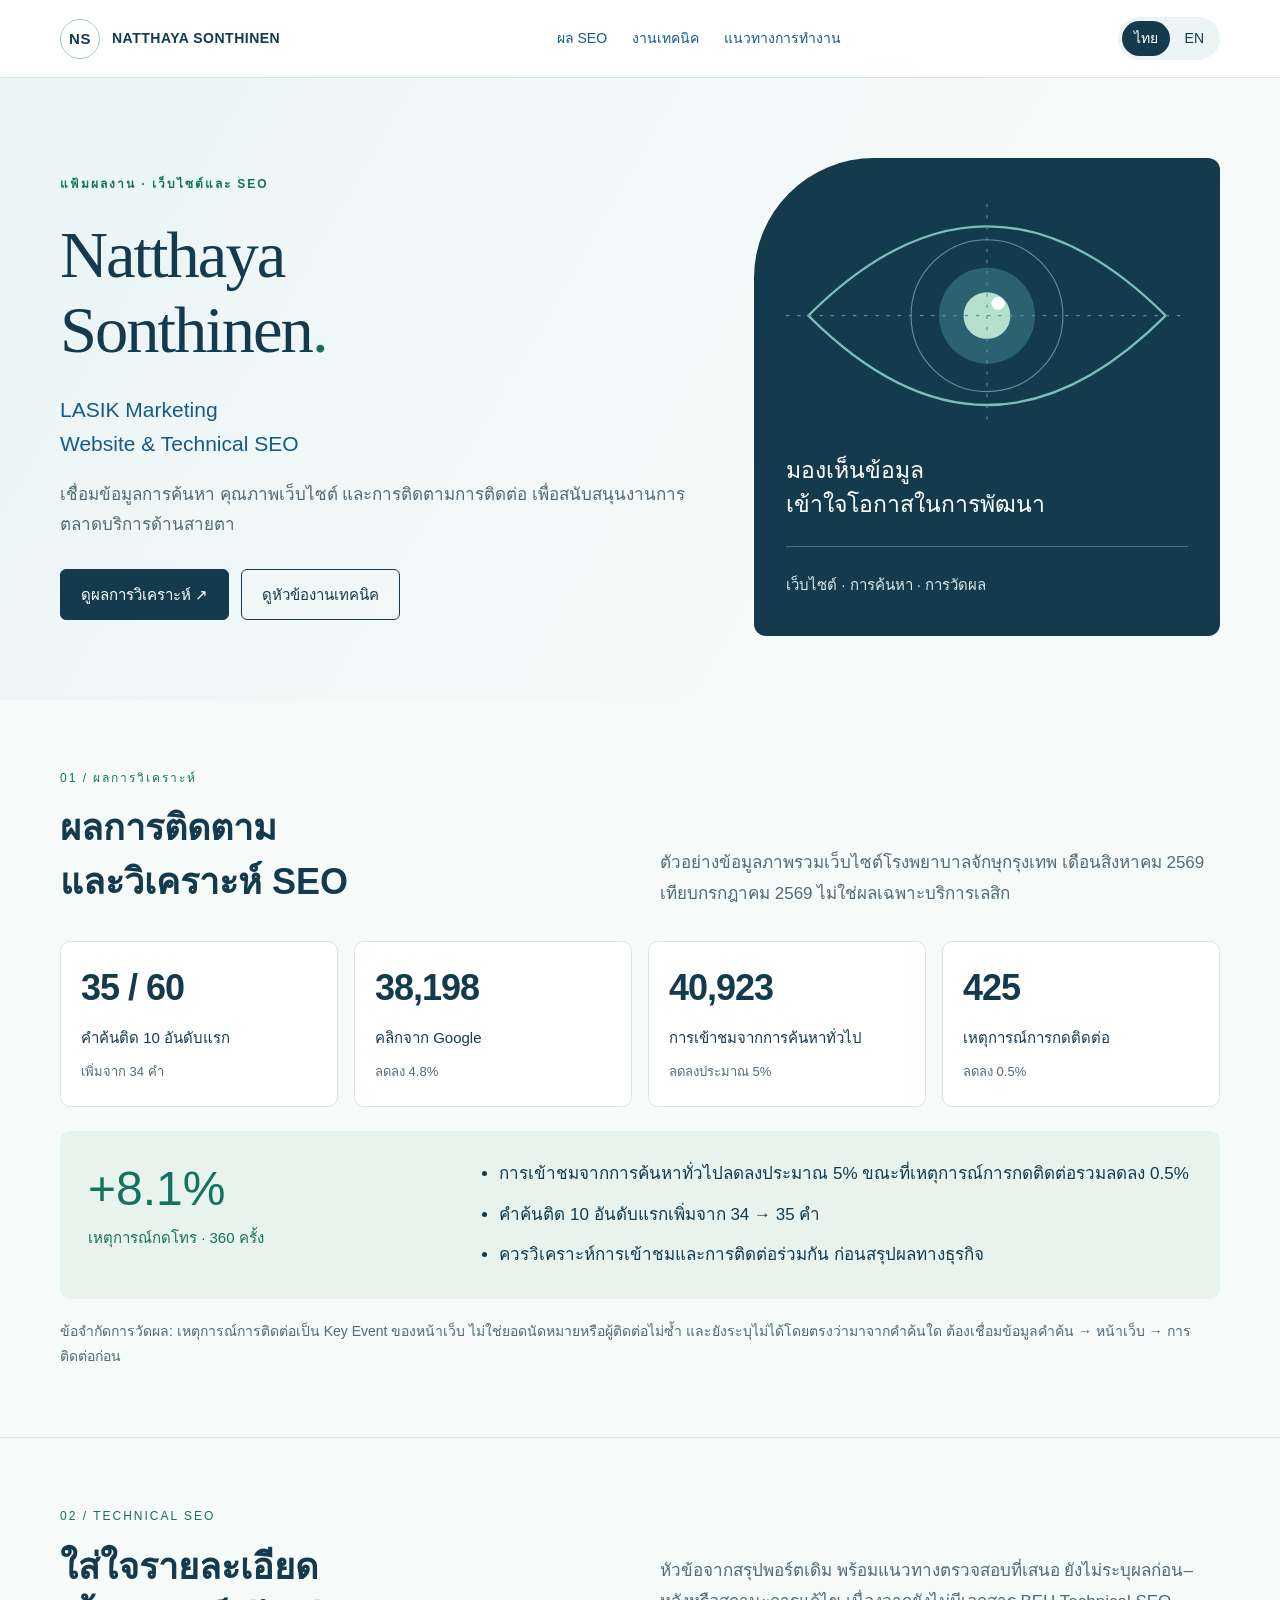
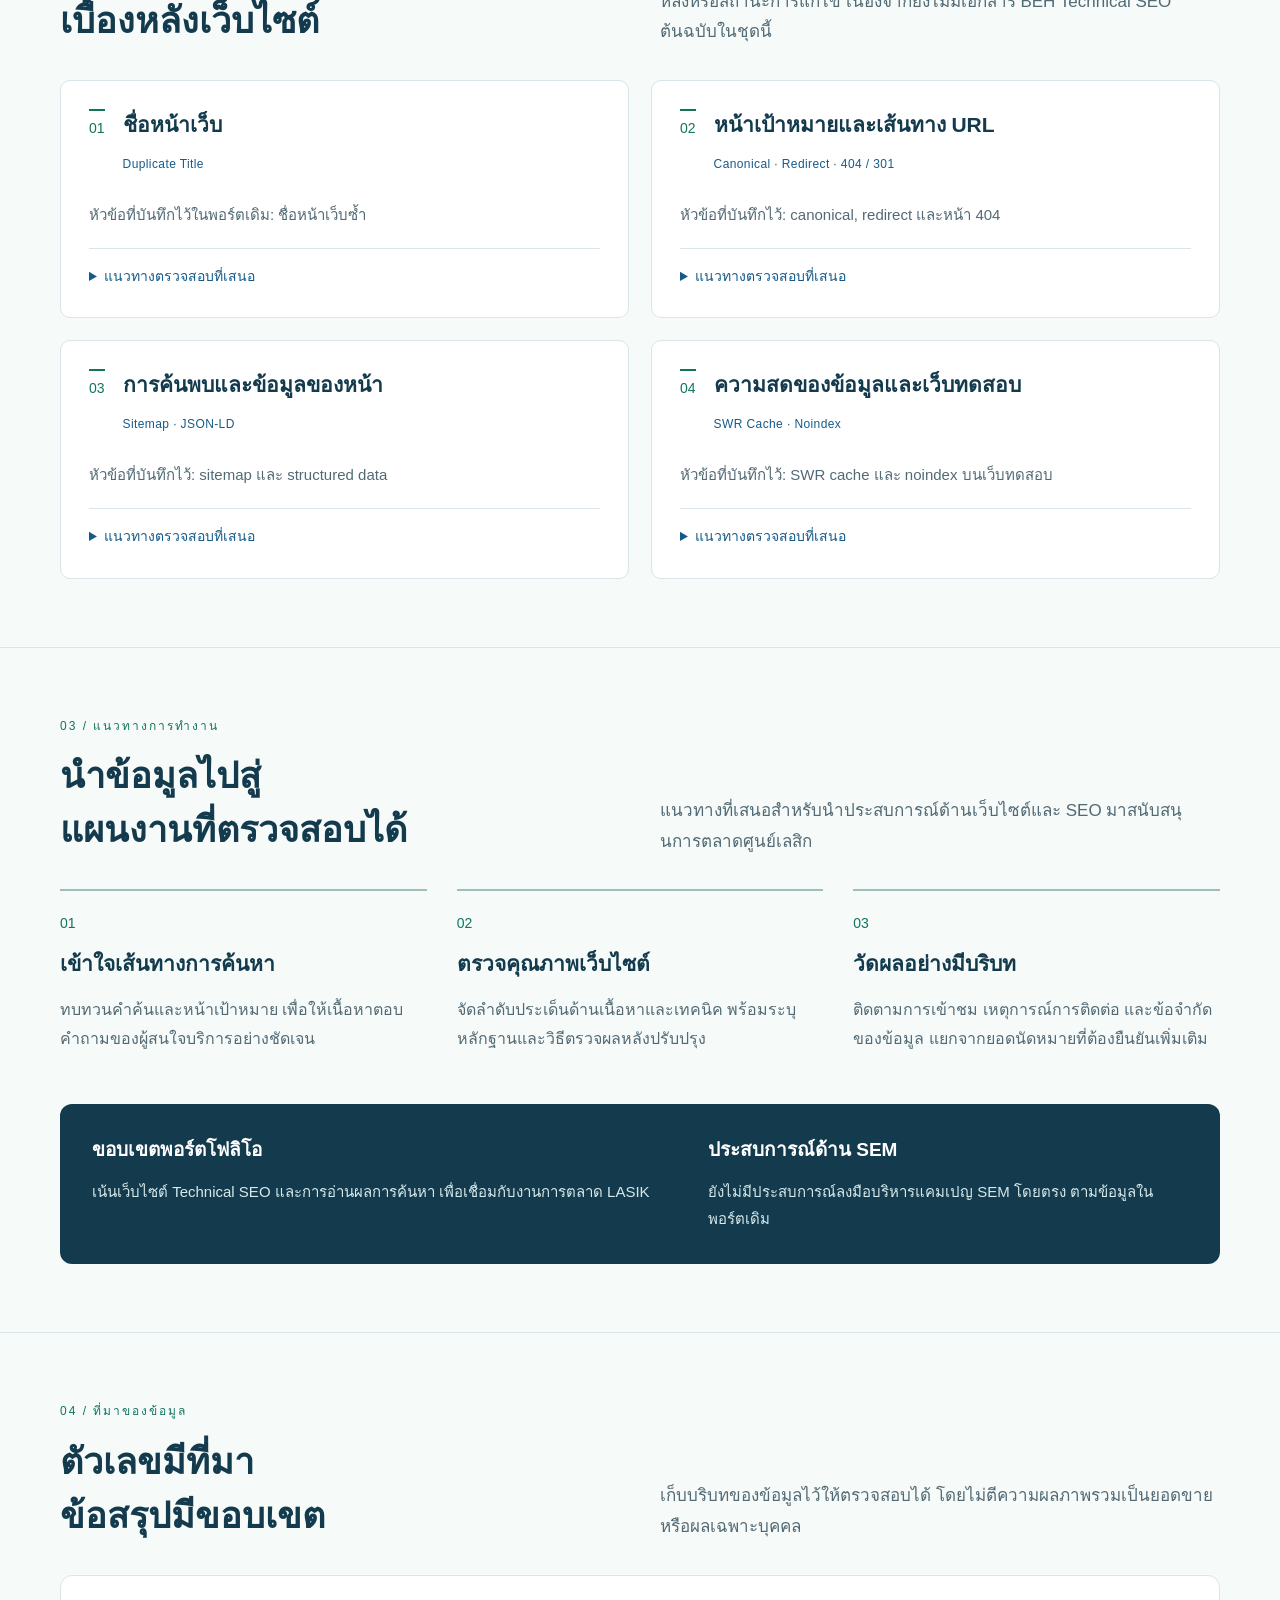
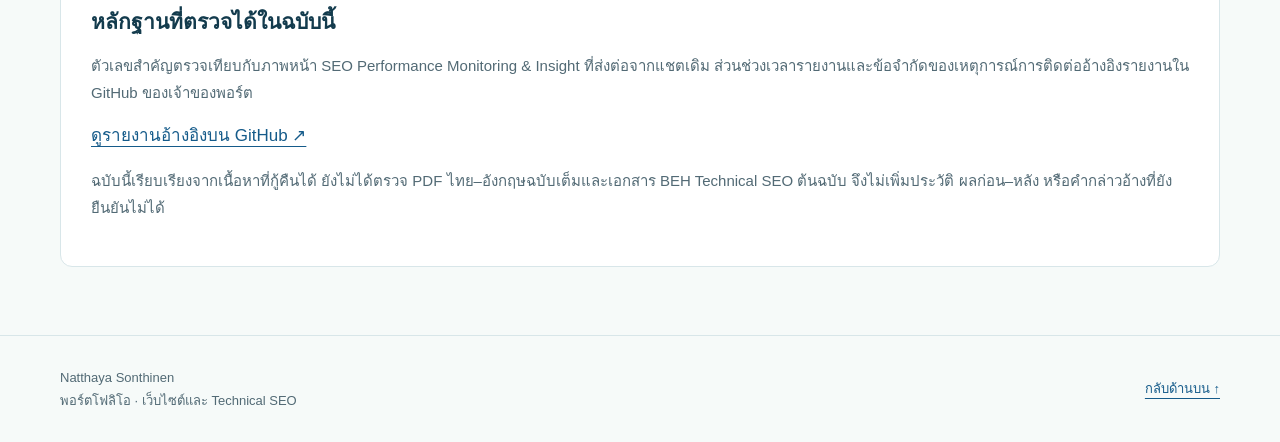
==== natthaya-portfolio/index.html @ d1bdd81b "Add bilingual Natthaya portfolio in isolated directory" ====
<!doctype html>
<html lang="th" data-language="th">
<head>
<meta charset="utf-8"><meta name="viewport" content="width=device-width, initial-scale=1">
<meta name="description" content="Natthaya Sonthinen — LASIK Marketing / Website & Technical SEO portfolio. Thai and English.">
<meta name="theme-color" content="#103f52">
<title>Natthaya Sonthinen | Website & Technical SEO Portfolio</title>
<style>
:root{--ink:#133b4d;--muted:#526a75;--blue:#155b8a;--green:#12735f;--line:#d8e6e9;--paper:#f6faf9}
*{box-sizing:border-box}html{scroll-behavior:smooth;scroll-padding-top:100px}body{margin:0;background:var(--paper);color:var(--ink);font:17px/1.8 "Leelawadee UI",Tahoma,Arial,sans-serif}
html[data-language="th"] [lang="en"],html[data-language="en"] [lang="th"]{display:none}
a{color:var(--blue);text-underline-offset:5px}button{font:inherit;cursor:pointer}a,button,summary{-webkit-tap-highlight-color:transparent}a:focus-visible,button:focus-visible,summary:focus-visible{outline:3px solid #bf731b;outline-offset:5px}
.skip{position:absolute;left:16px;top:-100px;background:white;padding:12px;z-index:10}.skip:focus{top:12px}
.wrap{width:min(1160px,calc(100% - 64px));margin:auto}.topbar{background:#fff;border-bottom:1px solid var(--line);position:sticky;top:0;z-index:5}
.topbar .wrap{display:flex;align-items:center;justify-content:space-between;gap:24px;padding-block:17px}.brand{display:flex;align-items:center;gap:12px;text-decoration:none;color:var(--ink);font-size:14px;font-weight:bold;letter-spacing:.5px}
.monogram{display:grid;place-items:center;width:40px;height:40px;border:1px solid #abc6cc;border-radius:50%;font-size:15px}
nav{display:flex;gap:25px;align-items:center}nav a{text-decoration:none;font-size:14px}.language{display:flex;gap:3px;padding:4px;background:#edf4f5;border-radius:30px}.language button{border:0;background:transparent;color:var(--ink);padding:5px 12px;border-radius:25px;font-size:14px}.language button[aria-pressed="true"]{background:var(--ink);color:white}
.hero{padding:80px 0 64px;background:linear-gradient(120deg,#eaf4f6 0%,#f6faf9 65%)}.hero-grid{display:grid;grid-template-columns:1.35fr 1fr;align-items:center;gap:65px}
.eyebrow{color:var(--green);text-transform:uppercase;letter-spacing:2px;font-size:12px;font-weight:bold;margin:0 0 22px}.hero h1{font-family:Georgia,"Leelawadee UI",serif;font-weight:normal;font-size:clamp(44px,5.2vw,72px);line-height:1.13;letter-spacing:-2px;margin:0 0 25px}
.role{font-size:21px;line-height:1.65;color:var(--blue);margin:0 0 18px}.intro{max-width:650px;color:var(--muted)}.buttons{display:flex;flex-wrap:wrap;gap:12px;margin-top:28px}.button{display:inline-flex;align-items:center;justify-content:center;border:1px solid var(--ink);padding:11px 20px;border-radius:6px;text-decoration:none;background:var(--ink);color:white;font-size:15px}.button.secondary{background:transparent;color:var(--ink)}
.visual{position:relative;background:var(--ink);color:#fff;border-radius:120px 12px 12px 12px;padding:46px 32px 30px;overflow:hidden}.visual svg{width:100%;height:auto;display:block;margin:0 auto 25px}.visual p{margin:8px 0;color:#d6e9eb;font-size:15px}.visual strong{font-size:23px;font-weight:normal;line-height:1.5;display:block}.visual .rule{height:1px;background:#487080;margin:24px 0}
section{padding:68px 0;border-bottom:1px solid var(--line)}.section-head{display:grid;grid-template-columns:1fr 1fr;gap:40px;align-items:end;margin-bottom:32px}.section-head p{color:var(--muted);margin:0}h2{font-size:clamp(26px,3vw,36px);line-height:1.5;font-weight:600;margin:0}h3{font-size:21px;line-height:1.5;margin:0 0 13px}.label{font-size:12px;letter-spacing:2px;color:var(--green);margin-bottom:12px}
.stats{display:grid;grid-template-columns:repeat(4,minmax(0,1fr));gap:16px}.stat{background:white;border:1px solid var(--line);border-radius:10px;padding:23px 20px}.stat strong{display:block;font-size:36px;line-height:1.3;letter-spacing:-1px;margin-bottom:14px}.stat p{font-size:15px;line-height:1.6;margin:0}.stat small{display:block;color:var(--muted);margin-top:10px;font-size:13px}
.insight{margin-top:24px;background:#e7f3ec;display:grid;grid-template-columns:1fr 2fr;gap:35px;padding:28px;border-radius:10px}.call{font-size:48px;line-height:1.25;color:var(--green)}.call small{font-size:15px;display:block;margin-top:10px}.insight ul{margin:0;padding-left:20px}.insight li+li{margin-top:10px}.note{font-size:14px;color:var(--muted);margin:20px 0 0;line-height:1.8}
.cases{display:grid;grid-template-columns:repeat(2,minmax(0,1fr));gap:22px}.case{background:white;border:1px solid var(--line);padding:28px;border-radius:10px}.case-head{display:flex;align-items:start;gap:18px}.number{color:var(--green);font-size:14px;border-top:2px solid var(--green);padding-top:5px}.tag{font-size:12px;letter-spacing:.4px;color:var(--blue);margin-bottom:16px}.case p{font-size:15px;color:var(--muted);margin:10px 0}.case details{margin-top:20px;border-top:1px solid var(--line);padding-top:15px}.case summary{font-size:14px;color:var(--blue);cursor:pointer}
.approach{display:grid;grid-template-columns:repeat(3,minmax(0,1fr));gap:30px}.step{border-top:2px solid #9fbdbd;padding-top:20px}.step p{color:var(--muted);font-size:16px}.step .number{border:0;padding:0;margin-bottom:12px}
.scope{background:var(--ink);color:white;border-radius:12px;padding:32px;display:grid;grid-template-columns:1.2fr 1fr;gap:40px;margin-top:35px}.scope p{color:#d6e9eb;font-size:15px;margin:0}.scope h3{font-size:19px}
.evidence{background:white;border-radius:12px;padding:30px;border:1px solid var(--line)}.evidence p{color:var(--muted);font-size:15px}.evidence a{overflow-wrap:anywhere}.end{display:flex;justify-content:space-between;gap:20px;align-items:center;padding:30px 0;color:var(--muted);font-size:13px}.end a{white-space:nowrap}
@media(max-width:900px){.hero-grid{gap:30px;grid-template-columns:1.2fr 1fr}.stats{grid-template-columns:repeat(2,minmax(0,1fr))}nav{gap:15px}.brand .brand-name{display:none}.hero h1{font-size:52px}.approach{gap:20px}}
@media(max-width:650px){.wrap{width:calc(100% - 36px)}.topbar .wrap{gap:12px;flex-wrap:wrap;padding-block:12px}nav{order:3;justify-content:space-between;width:100%;border-top:1px solid var(--line);padding-top:8px}nav a{font-size:13px}.brand .brand-name{display:inline}.hero{padding:40px 0}.hero-grid,.section-head,.insight,.scope{grid-template-columns:1fr;gap:24px}.hero h1{font-size:48px}.visual{border-top-left-radius:70px;padding:30px}.visual svg{max-width:260px}.section-head{gap:16px}section{padding:42px 0}.cases,.approach{grid-template-columns:1fr}.stat{padding:18px 14px}.stat strong{font-size:29px}.stat p{font-size:14px}.scope,.evidence{padding:23px}.end{align-items:start}.eyebrow{letter-spacing:1.5px}}
@media(prefers-reduced-motion:reduce){html{scroll-behavior:auto}}
@media print{body{background:white;font-size:11pt}.topbar,.buttons,.skip,.end a{display:none}.wrap{width:100%}.hero{padding:20px 0;background:white}.hero-grid{grid-template-columns:1fr}.visual{display:none}.hero h1{font-size:35pt}section{padding:25px 0}.section-head{grid-template-columns:1fr;gap:10px}.stats{grid-template-columns:repeat(4,1fr)}.stat strong{font-size:23px}.case,.stat,.step,.insight{break-inside:avoid}.case details p{display:block}h2,h3{break-after:avoid}.scope{background:white;color:var(--ink);border:1px solid var(--line)}.scope p{color:var(--muted)}}
</style>
</head>
<body>
<a class="skip" href="#main"><span lang="th">ข้ามไปเนื้อหา</span><span lang="en">Skip to content</span></a>
<header class="topbar"><div class="wrap"><a class="brand" href="#home"><span class="monogram">NS</span><span class="brand-name">NATTHAYA SONTHINEN</span></a>
<nav aria-label="Portfolio"><a href="#performance"><span lang="th">ผล SEO</span><span lang="en">Performance</span></a><a href="#technical"><span lang="th">งานเทคนิค</span><span lang="en">Technical SEO</span></a><a href="#approach"><span lang="th">แนวทางการทำงาน</span><span lang="en">Approach</span></a></nav>
<div class="language" role="group" aria-label="Language / ภาษา"><button type="button" data-lang="th" aria-pressed="true">ไทย</button><button type="button" data-lang="en" aria-pressed="false">EN</button></div></div></header>
<main id="main">
<div class="hero" id="home"><div class="wrap hero-grid"><div><p class="eyebrow"><span lang="th">แฟ้มผลงาน · เว็บไซต์และ SEO</span><span lang="en">SELECTED PORTFOLIO · WEBSITE & SEO</span></p>
<h1>Natthaya<br>Sonthinen<span style="color:var(--green)">.</span></h1>
<p class="role">LASIK Marketing<br>Website & Technical SEO</p>
<p class="intro"><span lang="th">เชื่อมข้อมูลการค้นหา คุณภาพเว็บไซต์ และการติดตามการติดต่อ เพื่อสนับสนุนงานการตลาดบริการด้านสายตา</span><span lang="en">Connecting search insights, website quality and contact measurement to support eye-care marketing.</span></p>
<div class="buttons"><a class="button" href="#performance"><span lang="th">ดูผลการวิเคราะห์ ↗</span><span lang="en">Explore the analysis ↗</span></a><a class="button secondary" href="#technical"><span lang="th">ดูหัวข้องานเทคนิค</span><span lang="en">Explore technical topics</span></a></div></div>
<aside class="visual" aria-label="Portfolio focus"><svg viewBox="0 0 360 200" aria-hidden="true"><path d="M20 100 Q180 -60 340 100 Q180 260 20 100Z" fill="none" stroke="#7bbeb8" stroke-width="2"/><circle cx="180" cy="100" r="68" fill="none" stroke="#5c909f"/><circle cx="180" cy="100" r="43" fill="#2b6171"/><circle cx="180" cy="100" r="21" fill="#b4e0cd"/><path d="M0 100H360M180 0V200" stroke="#5c909f" stroke-dasharray="3 7"/><circle cx="190" cy="89" r="6" fill="white"/></svg>
<strong><span lang="th">มองเห็นข้อมูล<br>เข้าใจโอกาสในการพัฒนา</span><span lang="en">Clarity in data.<br>Direction for improvement.</span></strong><div class="rule"></div><p><span lang="th">เว็บไซต์ · การค้นหา · การวัดผล</span><span lang="en">WEBSITE · SEARCH · MEASUREMENT</span></p></aside></div></div>
<section id="performance"><div class="wrap"><div class="section-head"><div><div class="label">01 / <span lang="th">ผลการวิเคราะห์</span><span lang="en">PERFORMANCE</span></div><h2><span lang="th">ผลการติดตาม<br>และวิเคราะห์ SEO</span><span lang="en">SEO performance<br>& interpretation</span></h2></div><p><span lang="th">ตัวอย่างข้อมูลภาพรวมเว็บไซต์โรงพยาบาลจักษุกรุงเทพ เดือนสิงหาคม 2569 เทียบกรกฎาคม 2569 ไม่ใช่ผลเฉพาะบริการเลสิก</span><span lang="en">Bangkok Eye Hospital website snapshot: August 2026 compared with July 2026. These are site-wide figures, not LASIK-only results.</span></p></div>
<div class="stats"><article class="stat"><strong>35 / 60</strong><p><span lang="th">คำค้นติด 10 อันดับแรก</span><span lang="en">Keywords in the top 10</span></p><small><span lang="th">เพิ่มจาก 34 คำ</span><span lang="en">Up from 34 keywords</span></small></article><article class="stat"><strong>38,198</strong><p><span lang="th">คลิกจาก Google</span><span lang="en">Google clicks</span></p><small><span lang="th">ลดลง 4.8%</span><span lang="en">Down 4.8%</span></small></article><article class="stat"><strong>40,923</strong><p><span lang="th">การเข้าชมจากการค้นหาทั่วไป</span><span lang="en">Organic sessions</span></p><small><span lang="th">ลดลงประมาณ 5%</span><span lang="en">Down approximately 5%</span></small></article><article class="stat"><strong>425</strong><p><span lang="th">เหตุการณ์การกดติดต่อ</span><span lang="en">Contact events</span></p><small><span lang="th">ลดลง 0.5%</span><span lang="en">Down 0.5%</span></small></article></div>
<div class="insight"><div class="call">+8.1%<small><span lang="th">เหตุการณ์กดโทร · 360 ครั้ง</span><span lang="en">Call events · 360</span></small></div><ul><li><span lang="th">การเข้าชมจากการค้นหาทั่วไปลดลงประมาณ 5% ขณะที่เหตุการณ์การกดติดต่อรวมลดลง 0.5%</span><span lang="en">Organic sessions declined by approximately 5%, while total contact events declined by 0.5%.</span></li><li><span lang="th">คำค้นติด 10 อันดับแรกเพิ่มจาก 34 → 35 คำ</span><span lang="en">Top-10 keywords increased from 34 → 35.</span></li><li><span lang="th">ควรวิเคราะห์การเข้าชมและการติดต่อร่วมกัน ก่อนสรุปผลทางธุรกิจ</span><span lang="en">Traffic and contact events should be reviewed together before drawing business conclusions.</span></li></ul></div>
<p class="note"><span lang="th">ข้อจำกัดการวัดผล: เหตุการณ์การติดต่อเป็น Key Event ของหน้าเว็บ ไม่ใช่ยอดนัดหมายหรือผู้ติดต่อไม่ซ้ำ และยังระบุไม่ได้โดยตรงว่ามาจากคำค้นใด ต้องเชื่อมข้อมูลคำค้น → หน้าเว็บ → การติดต่อก่อน</span><span lang="en">Measurement limits: contact events are page-level key events, not appointments or unique contacts. Keyword-level attribution requires a verified query → landing page → contact connection.</span></p>
</div></section>
<section id="technical"><div class="wrap"><div class="section-head"><div><div class="label">02 / TECHNICAL SEO</div><h2><span lang="th">ใส่ใจรายละเอียด<br>เบื้องหลังเว็บไซต์</span><span lang="en">Attention to what<br>supports the website</span></h2></div><p><span lang="th">หัวข้อจากสรุปพอร์ตเดิม พร้อมแนวทางตรวจสอบที่เสนอ ยังไม่ระบุผลก่อน–หลังหรือสถานะการแก้ไข เนื่องจากยังไม่มีเอกสาร BEH Technical SEO ต้นฉบับในชุดนี้</span><span lang="en">Topics recovered from the earlier portfolio summary, with proposed review steps. Before-and-after outcomes and completion status await the original BEH Technical SEO document.</span></p></div>
<div class="cases"><article class="case"><div class="case-head"><span class="number">01</span><div><h3><span lang="th">ชื่อหน้าเว็บ</span><span lang="en">Page titles</span></h3><div class="tag">Duplicate Title</div></div></div><p><span lang="th">หัวข้อที่บันทึกไว้ในพอร์ตเดิม: ชื่อหน้าเว็บซ้ำ</span><span lang="en">Topic recorded in the earlier portfolio: duplicate page titles.</span></p><details><summary><span lang="th">แนวทางตรวจสอบที่เสนอ</span><span lang="en">Proposed review approach</span></summary><p><span lang="th">ตรวจชื่อหน้าที่ซ้ำและความสอดคล้องกับเนื้อหา ก่อนกำหนดชื่อเฉพาะให้แต่ละหน้า</span><span lang="en">Review duplicate titles and their alignment with page content before defining unique titles.</span></p></details></article><article class="case"><div class="case-head"><span class="number">02</span><div><h3><span lang="th">หน้าเป้าหมายและเส้นทาง URL</span><span lang="en">Preferred URLs & routing</span></h3><div class="tag">Canonical · Redirect · 404 / 301</div></div></div><p><span lang="th">หัวข้อที่บันทึกไว้: canonical, redirect และหน้า 404</span><span lang="en">Recorded topics: canonicals, redirects and 404 pages.</span></p><details><summary><span lang="th">แนวทางตรวจสอบที่เสนอ</span><span lang="en">Proposed review approach</span></summary><p><span lang="th">ตรวจหน้าเป้าหมาย สถานะ HTTP และปลายทาง redirect ให้สอดคล้องกัน</span><span lang="en">Check preferred pages, HTTP status codes and redirect destinations for consistency.</span></p></details></article><article class="case"><div class="case-head"><span class="number">03</span><div><h3><span lang="th">การค้นพบและข้อมูลของหน้า</span><span lang="en">Discovery & page data</span></h3><div class="tag">Sitemap · JSON-LD</div></div></div><p><span lang="th">หัวข้อที่บันทึกไว้: sitemap และ structured data</span><span lang="en">Recorded topics: sitemaps and structured data.</span></p><details><summary><span lang="th">แนวทางตรวจสอบที่เสนอ</span><span lang="en">Proposed review approach</span></summary><p><span lang="th">ตรวจ URL ใน sitemap และความตรงกันของข้อมูล JSON-LD กับเนื้อหาที่แสดงจริง</span><span lang="en">Review sitemap URLs and verify that JSON-LD matches visible page content.</span></p></details></article><article class="case"><div class="case-head"><span class="number">04</span><div><h3><span lang="th">ความสดของข้อมูลและเว็บทดสอบ</span><span lang="en">Content freshness & test sites</span></h3><div class="tag">SWR Cache · Noindex</div></div></div><p><span lang="th">หัวข้อที่บันทึกไว้: SWR cache และ noindex บนเว็บทดสอบ</span><span lang="en">Recorded topics: SWR caching and test-site noindex.</span></p><details><summary><span lang="th">แนวทางตรวจสอบที่เสนอ</span><span lang="en">Proposed review approach</span></summary><p><span lang="th">ตรวจข้อมูลหลังอัปเดตและการกำหนด noindex ในสภาพแวดล้อมทดสอบ</span><span lang="en">Check updated content and noindex configuration in the test environment.</span></p></details></article></div></div></section>
<section id="approach"><div class="wrap"><div class="section-head"><div><div class="label">03 / <span lang="th">แนวทางการทำงาน</span><span lang="en">WORKING APPROACH</span></div><h2><span lang="th">นำข้อมูลไปสู่<br>แผนงานที่ตรวจสอบได้</span><span lang="en">From observation<br>to a reviewable plan</span></h2></div><p><span lang="th">แนวทางที่เสนอสำหรับนำประสบการณ์ด้านเว็บไซต์และ SEO มาสนับสนุนการตลาดศูนย์เลสิก</span><span lang="en">A proposed approach to applying website and SEO experience to LASIK centre marketing.</span></p></div>
<div class="approach"><article class="step"><div class="number">01</div><h3><span lang="th">เข้าใจเส้นทางการค้นหา</span><span lang="en">Understand search journeys</span></h3><p><span lang="th">ทบทวนคำค้นและหน้าเป้าหมาย เพื่อให้เนื้อหาตอบคำถามของผู้สนใจบริการอย่างชัดเจน</span><span lang="en">Review queries and landing pages so content clearly addresses the questions people bring to a service.</span></p></article><article class="step"><div class="number">02</div><h3><span lang="th">ตรวจคุณภาพเว็บไซต์</span><span lang="en">Review website quality</span></h3><p><span lang="th">จัดลำดับประเด็นด้านเนื้อหาและเทคนิค พร้อมระบุหลักฐานและวิธีตรวจผลหลังปรับปรุง</span><span lang="en">Prioritise content and technical issues with supporting evidence and a clear method for checking changes.</span></p></article><article class="step"><div class="number">03</div><h3><span lang="th">วัดผลอย่างมีบริบท</span><span lang="en">Measure with context</span></h3><p><span lang="th">ติดตามการเข้าชม เหตุการณ์การติดต่อ และข้อจำกัดของข้อมูล แยกจากยอดนัดหมายที่ต้องยืนยันเพิ่มเติม</span><span lang="en">Track traffic, contact events and data limitations separately from appointments that require further verification.</span></p></article></div>
<div class="scope"><div><h3><span lang="th">ขอบเขตพอร์ตโฟลิโอ</span><span lang="en">Portfolio scope</span></h3><p><span lang="th">เน้นเว็บไซต์ Technical SEO และการอ่านผลการค้นหา เพื่อเชื่อมกับงานการตลาด LASIK</span><span lang="en">Focused on website work, technical SEO and interpretation of search performance in a LASIK marketing context.</span></p></div><div><h3><span lang="th">ประสบการณ์ด้าน SEM</span><span lang="en">SEM experience</span></h3><p><span lang="th">ยังไม่มีประสบการณ์ลงมือบริหารแคมเปญ SEM โดยตรง ตามข้อมูลในพอร์ตเดิม</span><span lang="en">No direct hands-on SEM campaign management experience, as stated in the earlier portfolio.</span></p></div></div>
</div></section>
<section id="evidence"><div class="wrap"><div class="section-head"><div><div class="label">04 / <span lang="th">ที่มาของข้อมูล</span><span lang="en">EVIDENCE NOTES</span></div><h2><span lang="th">ตัวเลขมีที่มา<br>ข้อสรุปมีขอบเขต</span><span lang="en">Traceable figures.<br>Bounded conclusions.</span></h2></div><p><span lang="th">เก็บบริบทของข้อมูลไว้ให้ตรวจสอบได้ โดยไม่ตีความผลภาพรวมเป็นยอดขายหรือผลเฉพาะบุคคล</span><span lang="en">Preserving context without presenting site-wide results as sales outcomes or individual causal impact.</span></p></div>
<div class="evidence"><h3><span lang="th">หลักฐานที่ตรวจได้ในฉบับนี้</span><span lang="en">Evidence available for this edition</span></h3><p><span lang="th">ตัวเลขสำคัญตรวจเทียบกับภาพหน้า SEO Performance Monitoring & Insight ที่ส่งต่อจากแชตเดิม ส่วนช่วงเวลารายงานและข้อจำกัดของเหตุการณ์การติดต่ออ้างอิงรายงานใน GitHub ของเจ้าของพอร์ต</span><span lang="en">Key figures were checked against the supplied SEO Performance Monitoring & Insight screenshot. The reporting period and contact-event limitations are corroborated by the portfolio owner’s GitHub report.</span></p>
<a href="https://github.com/mininong/beh-seo-dashboard/blob/main/index.html"><span lang="th">ดูรายงานอ้างอิงบน GitHub ↗</span><span lang="en">View the supporting report on GitHub ↗</span></a>
<p><span lang="th">ฉบับนี้เรียบเรียงจากเนื้อหาที่กู้คืนได้ ยังไม่ได้ตรวจ PDF ไทย–อังกฤษฉบับเต็มและเอกสาร BEH Technical SEO ต้นฉบับ จึงไม่เพิ่มประวัติ ผลก่อน–หลัง หรือคำกล่าวอ้างที่ยังยืนยันไม่ได้</span><span lang="en">This edition is reconstructed from recoverable content. The full Thai/English PDFs and original BEH Technical SEO document have not yet been reviewed; unverified biography, before-and-after results and claims are omitted.</span></p></div></div></section>
</main><footer class="wrap end"><div>Natthaya Sonthinen<br><span lang="th">พอร์ตโฟลิโอ · เว็บไซต์และ Technical SEO</span><span lang="en">Portfolio · Website & Technical SEO</span></div><a href="#home"><span lang="th">กลับด้านบน ↑</span><span lang="en">Back to top ↑</span></a></footer>
<script>
(function(){
const buttons=document.querySelectorAll('[data-lang]');
function setLanguage(lang){
 if(!['th','en'].includes(lang))lang='th';
 document.documentElement.lang=lang;document.documentElement.dataset.language=lang;
 buttons.forEach(button=>button.setAttribute('aria-pressed',String(button.dataset.lang===lang)));
 document.title=lang==='th'?'Natthaya Sonthinen | พอร์ตโฟลิโอเว็บไซต์และ SEO':'Natthaya Sonthinen | Website & Technical SEO Portfolio';
}
const params=new URLSearchParams(location.search);setLanguage(params.get('lang')||'th');
buttons.forEach(button=>button.addEventListener('click',()=>{setLanguage(button.dataset.lang);try{const url=new URL(location.href);url.searchParams.set('lang',button.dataset.lang);history.replaceState(null,'',url);}catch(e){}}));
})();
</script></body></html>
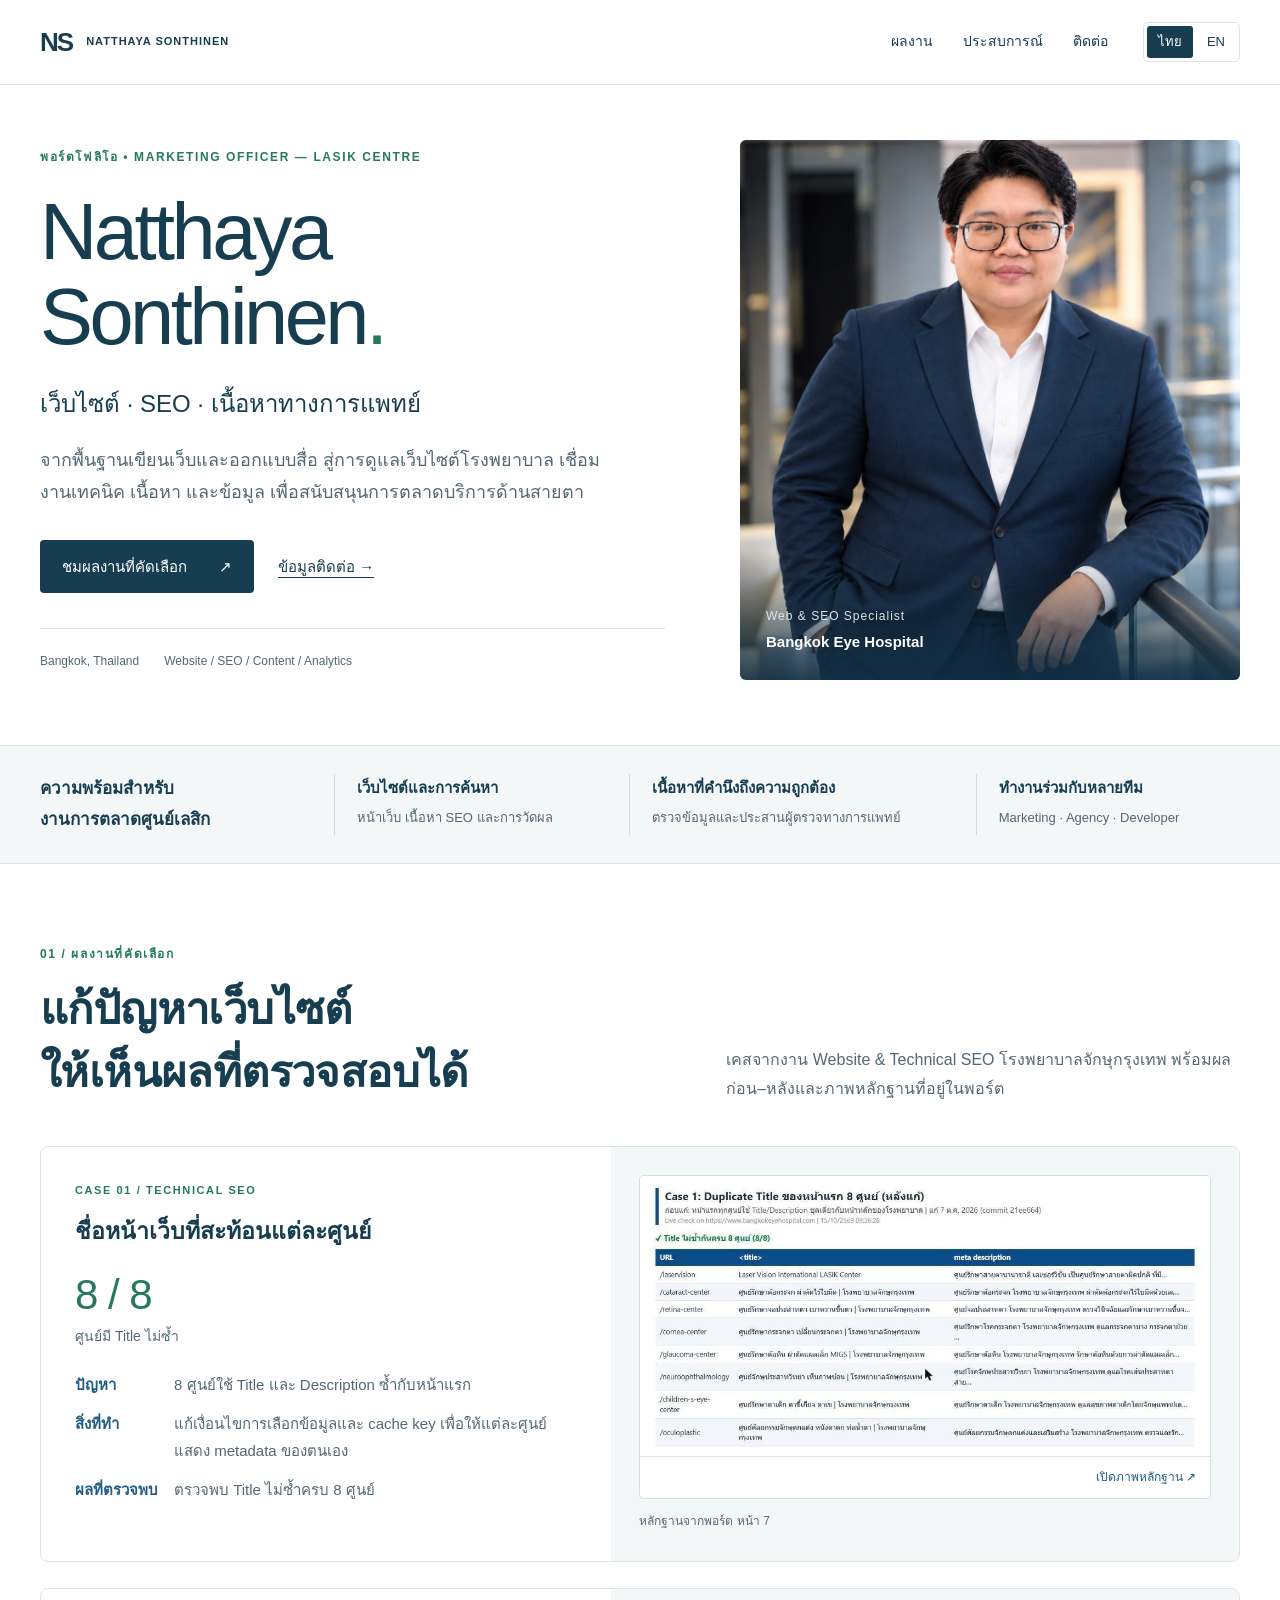
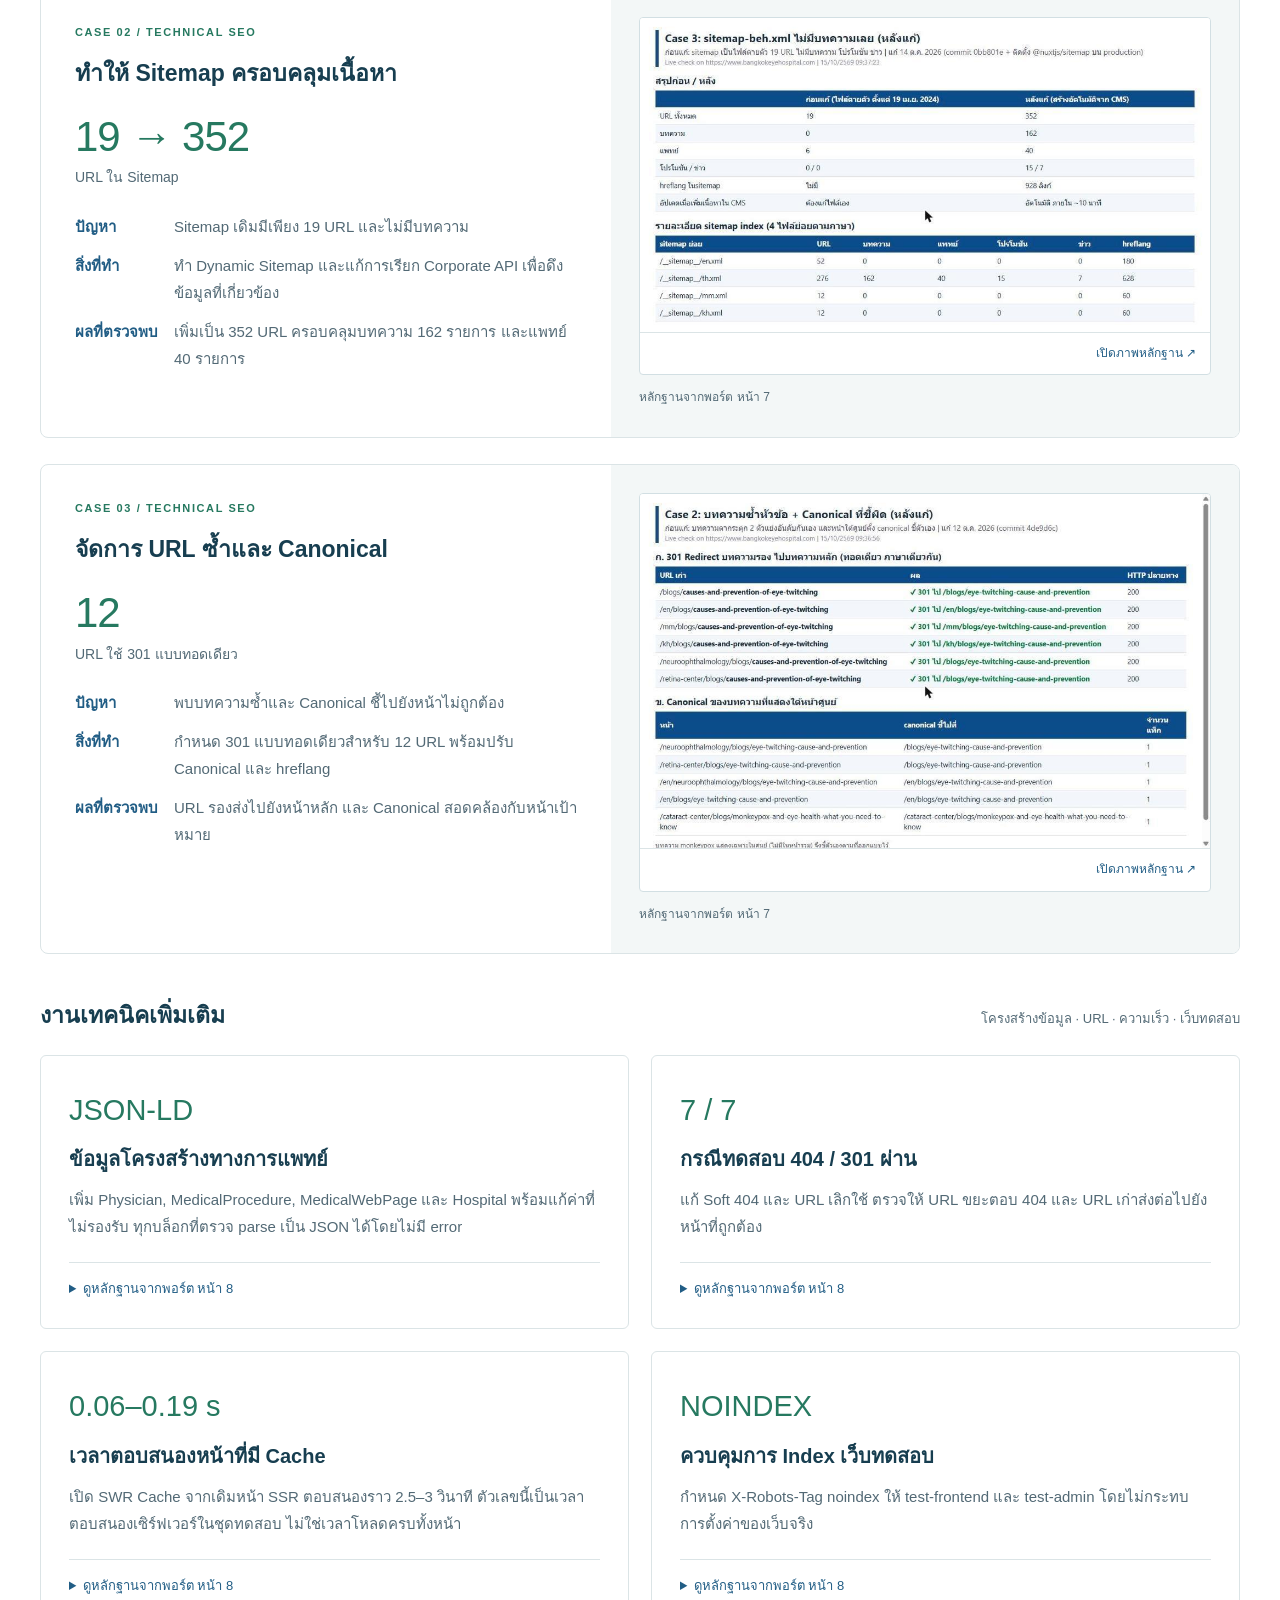
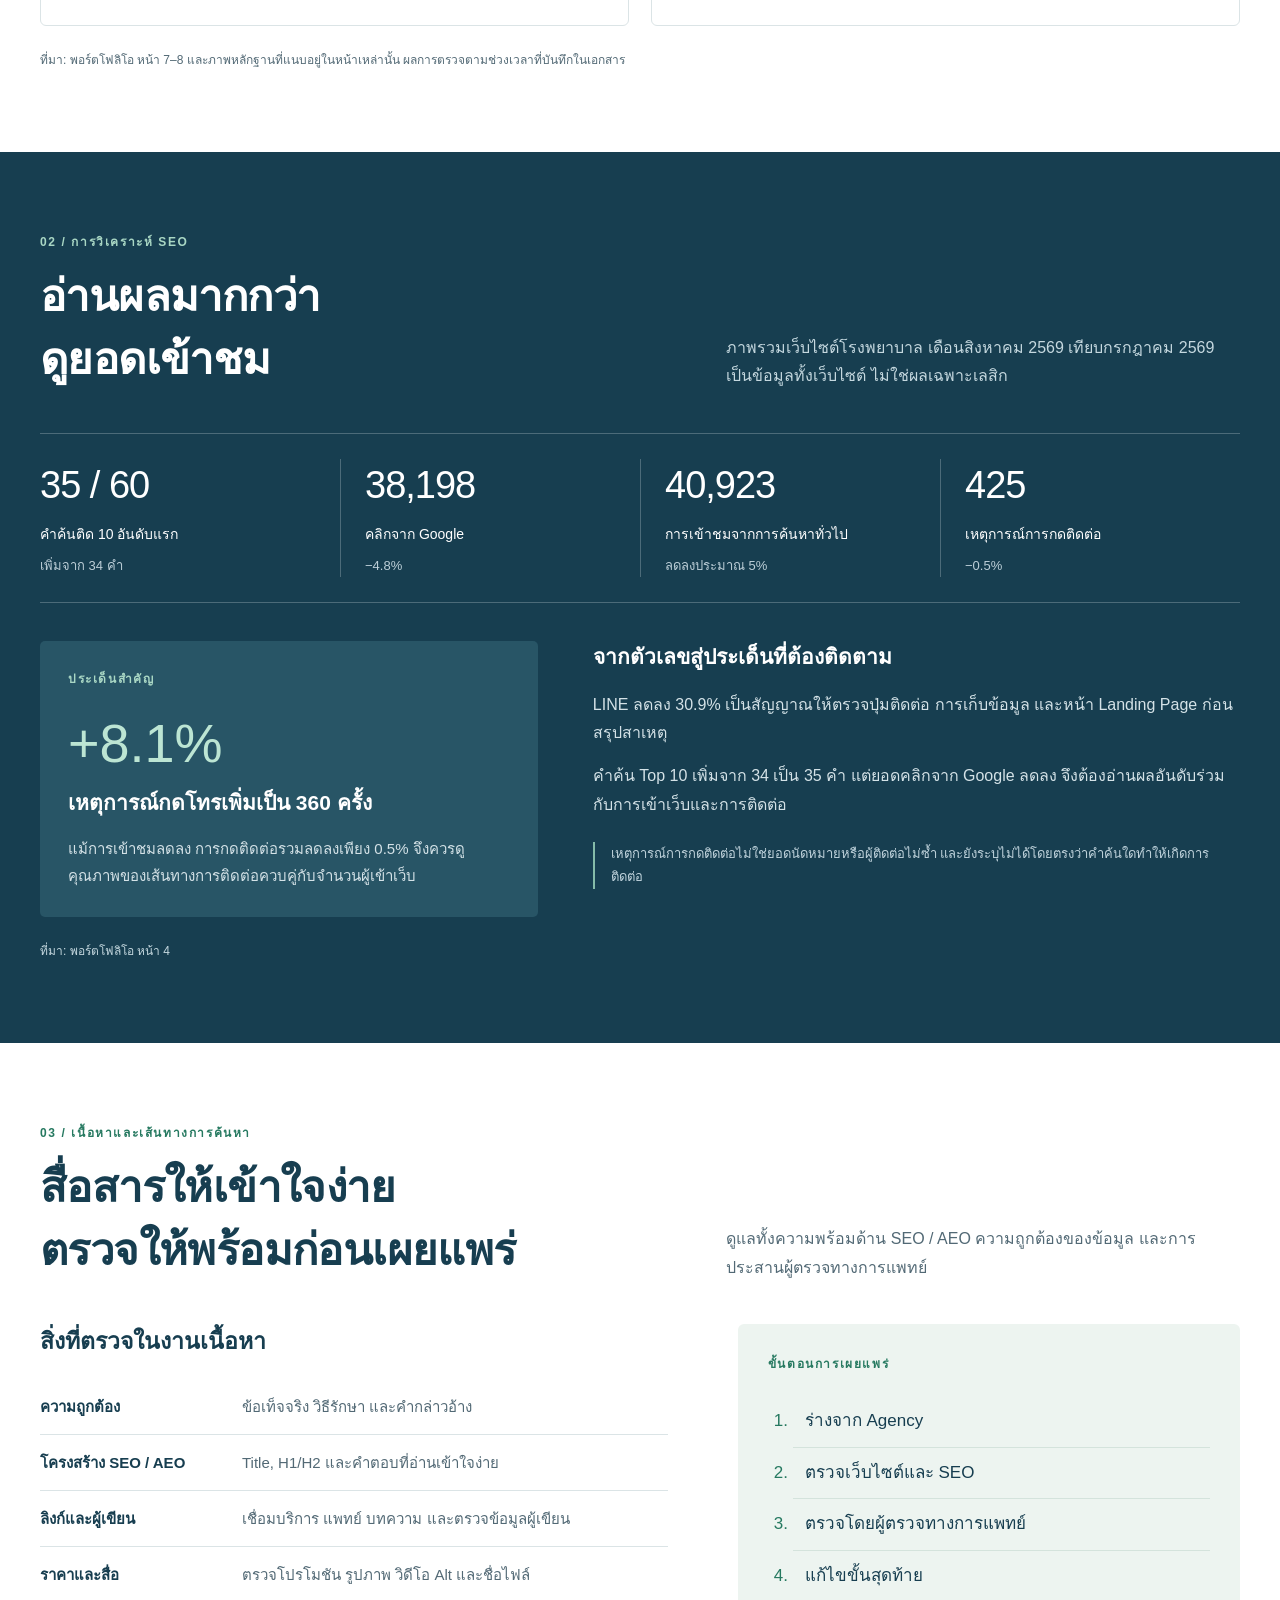
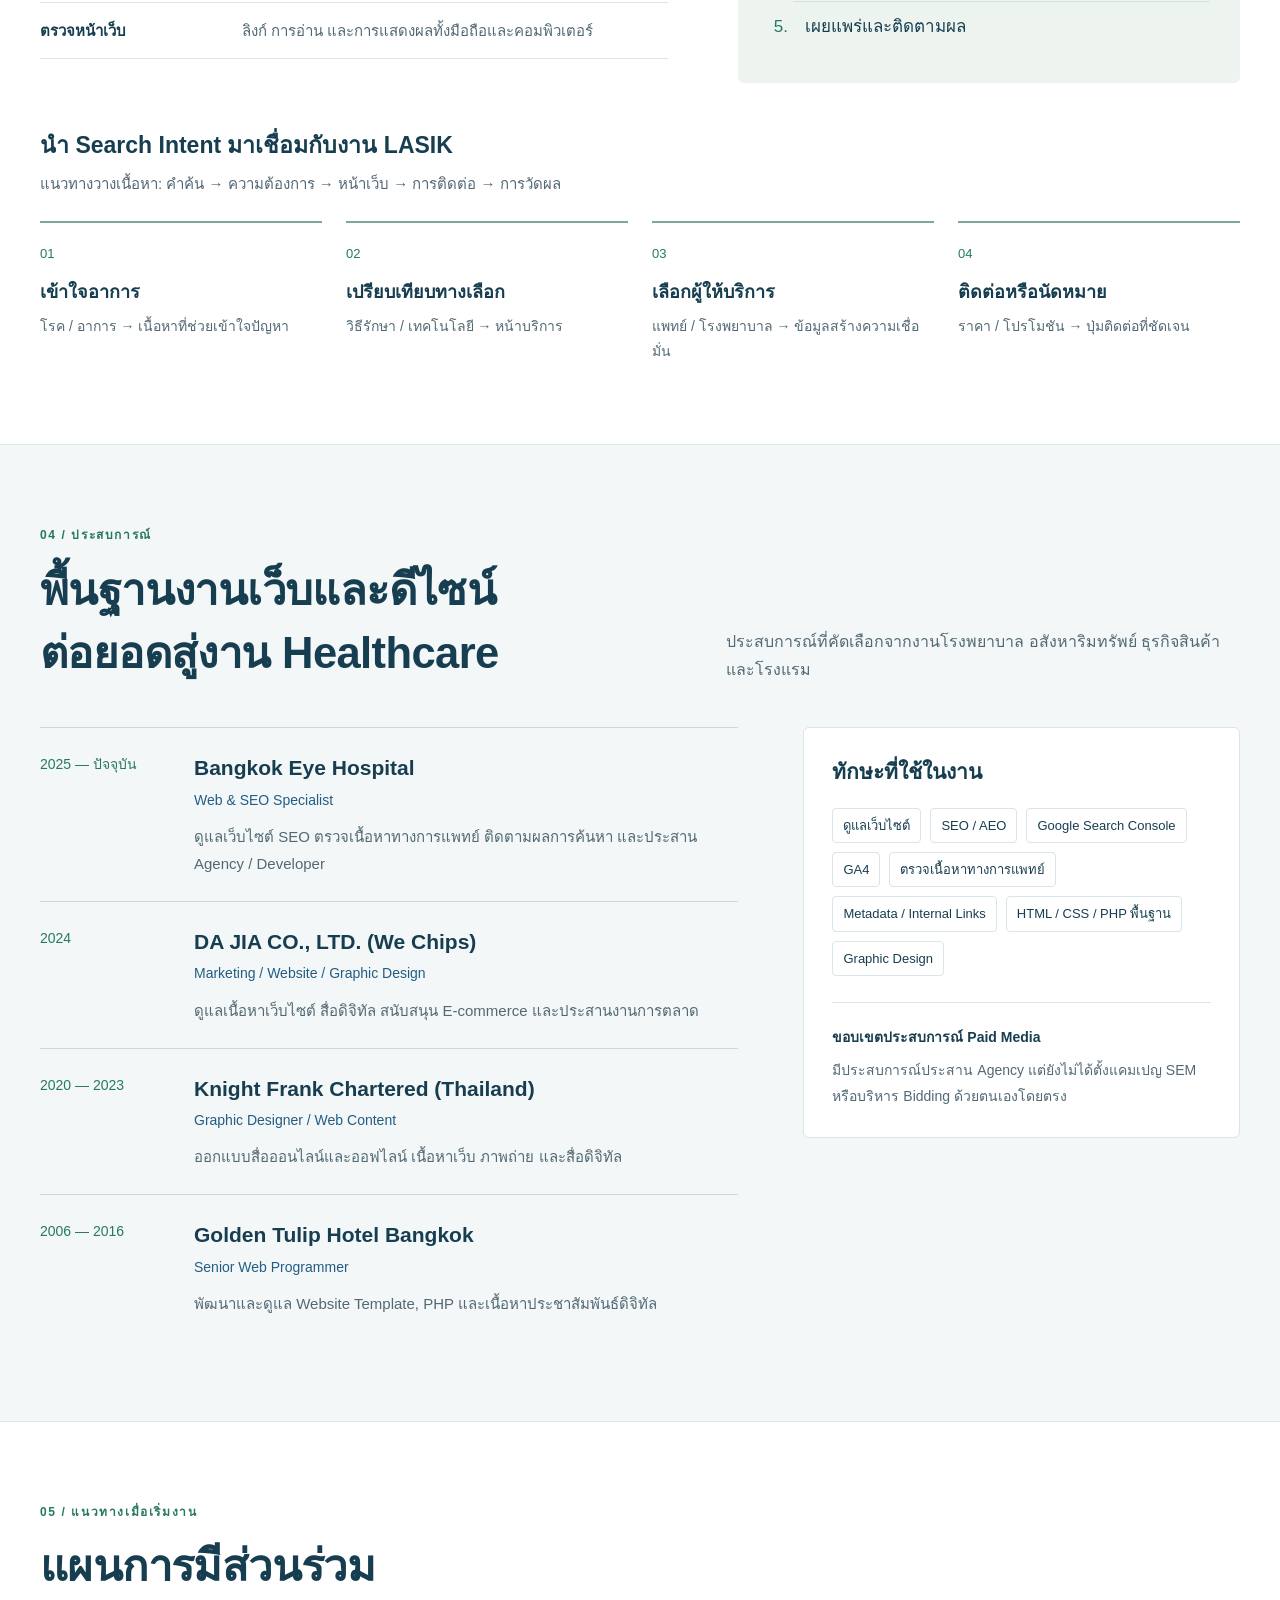
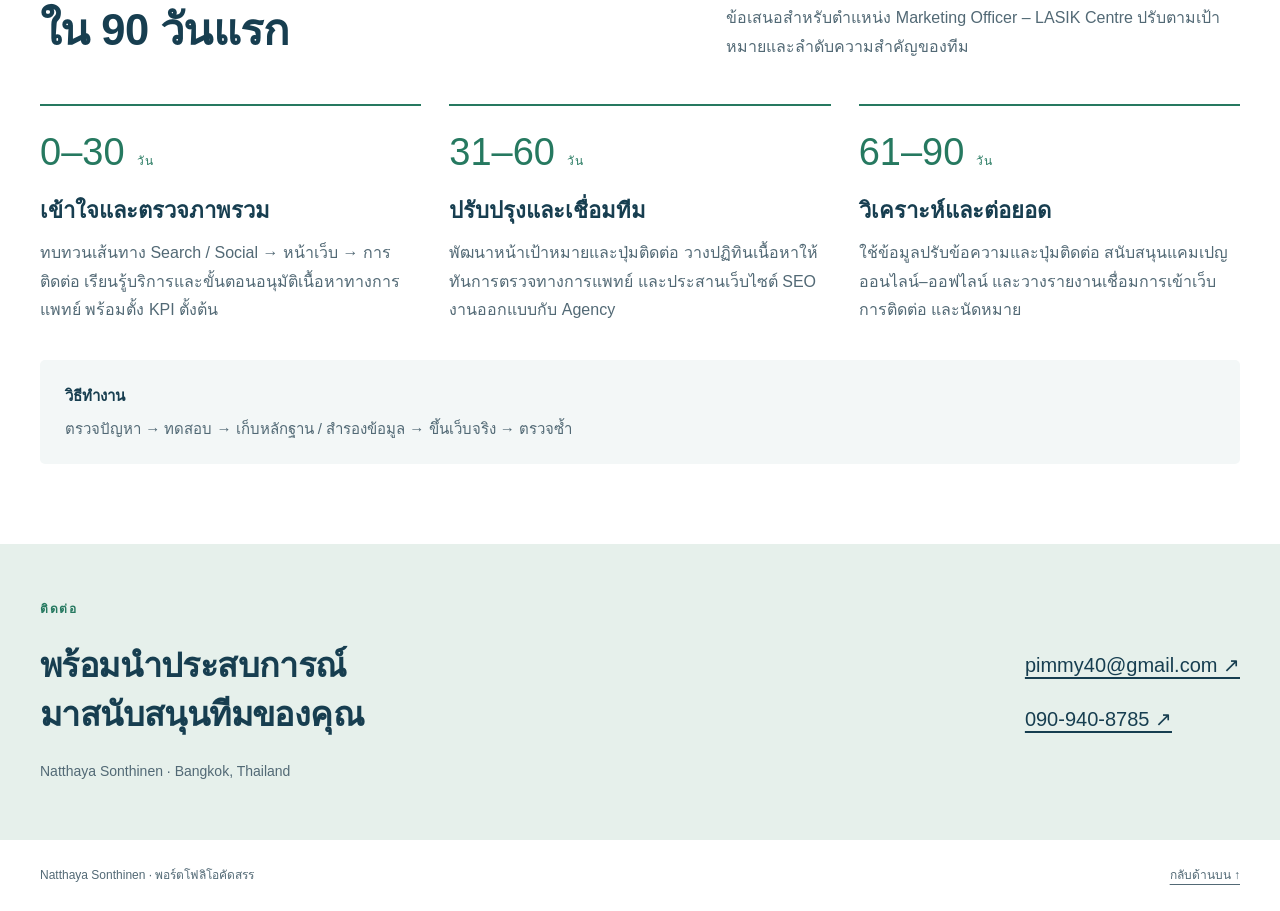
==== commit 074068dd: "Rebuild portfolio from supplied Thai and English PDFs with portrait and evidence" ====
--- a/natthaya-portfolio/index.html
+++ b/natthaya-portfolio/index.html
@@ -1,76 +1,11 @@
-<!doctype html>
-<html lang="th" data-language="th">
-<head>
-<meta charset="utf-8"><meta name="viewport" content="width=device-width, initial-scale=1">
-<meta name="description" content="Natthaya Sonthinen — LASIK Marketing / Website & Technical SEO portfolio. Thai and English.">
-<meta name="theme-color" content="#103f52">
-<title>Natthaya Sonthinen | Website & Technical SEO Portfolio</title>
-<style>
-:root{--ink:#133b4d;--muted:#526a75;--blue:#155b8a;--green:#12735f;--line:#d8e6e9;--paper:#f6faf9}
-*{box-sizing:border-box}html{scroll-behavior:smooth;scroll-padding-top:100px}body{margin:0;background:var(--paper);color:var(--ink);font:17px/1.8 "Leelawadee UI",Tahoma,Arial,sans-serif}
-html[data-language="th"] [lang="en"],html[data-language="en"] [lang="th"]{display:none}
-a{color:var(--blue);text-underline-offset:5px}button{font:inherit;cursor:pointer}a,button,summary{-webkit-tap-highlight-color:transparent}a:focus-visible,button:focus-visible,summary:focus-visible{outline:3px solid #bf731b;outline-offset:5px}
-.skip{position:absolute;left:16px;top:-100px;background:white;padding:12px;z-index:10}.skip:focus{top:12px}
-.wrap{width:min(1160px,calc(100% - 64px));margin:auto}.topbar{background:#fff;border-bottom:1px solid var(--line);position:sticky;top:0;z-index:5}
-.topbar .wrap{display:flex;align-items:center;justify-content:space-between;gap:24px;padding-block:17px}.brand{display:flex;align-items:center;gap:12px;text-decoration:none;color:var(--ink);font-size:14px;font-weight:bold;letter-spacing:.5px}
-.monogram{display:grid;place-items:center;width:40px;height:40px;border:1px solid #abc6cc;border-radius:50%;font-size:15px}
-nav{display:flex;gap:25px;align-items:center}nav a{text-decoration:none;font-size:14px}.language{display:flex;gap:3px;padding:4px;background:#edf4f5;border-radius:30px}.language button{border:0;background:transparent;color:var(--ink);padding:5px 12px;border-radius:25px;font-size:14px}.language button[aria-pressed="true"]{background:var(--ink);color:white}
-.hero{padding:80px 0 64px;background:linear-gradient(120deg,#eaf4f6 0%,#f6faf9 65%)}.hero-grid{display:grid;grid-template-columns:1.35fr 1fr;align-items:center;gap:65px}
-.eyebrow{color:var(--green);text-transform:uppercase;letter-spacing:2px;font-size:12px;font-weight:bold;margin:0 0 22px}.hero h1{font-family:Georgia,"Leelawadee UI",serif;font-weight:normal;font-size:clamp(44px,5.2vw,72px);line-height:1.13;letter-spacing:-2px;margin:0 0 25px}
-.role{font-size:21px;line-height:1.65;color:var(--blue);margin:0 0 18px}.intro{max-width:650px;color:var(--muted)}.buttons{display:flex;flex-wrap:wrap;gap:12px;margin-top:28px}.button{display:inline-flex;align-items:center;justify-content:center;border:1px solid var(--ink);padding:11px 20px;border-radius:6px;text-decoration:none;background:var(--ink);color:white;font-size:15px}.button.secondary{background:transparent;color:var(--ink)}
-.visual{position:relative;background:var(--ink);color:#fff;border-radius:120px 12px 12px 12px;padding:46px 32px 30px;overflow:hidden}.visual svg{width:100%;height:auto;display:block;margin:0 auto 25px}.visual p{margin:8px 0;color:#d6e9eb;font-size:15px}.visual strong{font-size:23px;font-weight:normal;line-height:1.5;display:block}.visual .rule{height:1px;background:#487080;margin:24px 0}
-section{padding:68px 0;border-bottom:1px solid var(--line)}.section-head{display:grid;grid-template-columns:1fr 1fr;gap:40px;align-items:end;margin-bottom:32px}.section-head p{color:var(--muted);margin:0}h2{font-size:clamp(26px,3vw,36px);line-height:1.5;font-weight:600;margin:0}h3{font-size:21px;line-height:1.5;margin:0 0 13px}.label{font-size:12px;letter-spacing:2px;color:var(--green);margin-bottom:12px}
-.stats{display:grid;grid-template-columns:repeat(4,minmax(0,1fr));gap:16px}.stat{background:white;border:1px solid var(--line);border-radius:10px;padding:23px 20px}.stat strong{display:block;font-size:36px;line-height:1.3;letter-spacing:-1px;margin-bottom:14px}.stat p{font-size:15px;line-height:1.6;margin:0}.stat small{display:block;color:var(--muted);margin-top:10px;font-size:13px}
-.insight{margin-top:24px;background:#e7f3ec;display:grid;grid-template-columns:1fr 2fr;gap:35px;padding:28px;border-radius:10px}.call{font-size:48px;line-height:1.25;color:var(--green)}.call small{font-size:15px;display:block;margin-top:10px}.insight ul{margin:0;padding-left:20px}.insight li+li{margin-top:10px}.note{font-size:14px;color:var(--muted);margin:20px 0 0;line-height:1.8}
-.cases{display:grid;grid-template-columns:repeat(2,minmax(0,1fr));gap:22px}.case{background:white;border:1px solid var(--line);padding:28px;border-radius:10px}.case-head{display:flex;align-items:start;gap:18px}.number{color:var(--green);font-size:14px;border-top:2px solid var(--green);padding-top:5px}.tag{font-size:12px;letter-spacing:.4px;color:var(--blue);margin-bottom:16px}.case p{font-size:15px;color:var(--muted);margin:10px 0}.case details{margin-top:20px;border-top:1px solid var(--line);padding-top:15px}.case summary{font-size:14px;color:var(--blue);cursor:pointer}
-.approach{display:grid;grid-template-columns:repeat(3,minmax(0,1fr));gap:30px}.step{border-top:2px solid #9fbdbd;padding-top:20px}.step p{color:var(--muted);font-size:16px}.step .number{border:0;padding:0;margin-bottom:12px}
-.scope{background:var(--ink);color:white;border-radius:12px;padding:32px;display:grid;grid-template-columns:1.2fr 1fr;gap:40px;margin-top:35px}.scope p{color:#d6e9eb;font-size:15px;margin:0}.scope h3{font-size:19px}
-.evidence{background:white;border-radius:12px;padding:30px;border:1px solid var(--line)}.evidence p{color:var(--muted);font-size:15px}.evidence a{overflow-wrap:anywhere}.end{display:flex;justify-content:space-between;gap:20px;align-items:center;padding:30px 0;color:var(--muted);font-size:13px}.end a{white-space:nowrap}
-@media(max-width:900px){.hero-grid{gap:30px;grid-template-columns:1.2fr 1fr}.stats{grid-template-columns:repeat(2,minmax(0,1fr))}nav{gap:15px}.brand .brand-name{display:none}.hero h1{font-size:52px}.approach{gap:20px}}
-@media(max-width:650px){.wrap{width:calc(100% - 36px)}.topbar .wrap{gap:12px;flex-wrap:wrap;padding-block:12px}nav{order:3;justify-content:space-between;width:100%;border-top:1px solid var(--line);padding-top:8px}nav a{font-size:13px}.brand .brand-name{display:inline}.hero{padding:40px 0}.hero-grid,.section-head,.insight,.scope{grid-template-columns:1fr;gap:24px}.hero h1{font-size:48px}.visual{border-top-left-radius:70px;padding:30px}.visual svg{max-width:260px}.section-head{gap:16px}section{padding:42px 0}.cases,.approach{grid-template-columns:1fr}.stat{padding:18px 14px}.stat strong{font-size:29px}.stat p{font-size:14px}.scope,.evidence{padding:23px}.end{align-items:start}.eyebrow{letter-spacing:1.5px}}
-@media(prefers-reduced-motion:reduce){html{scroll-behavior:auto}}
-@media print{body{background:white;font-size:11pt}.topbar,.buttons,.skip,.end a{display:none}.wrap{width:100%}.hero{padding:20px 0;background:white}.hero-grid{grid-template-columns:1fr}.visual{display:none}.hero h1{font-size:35pt}section{padding:25px 0}.section-head{grid-template-columns:1fr;gap:10px}.stats{grid-template-columns:repeat(4,1fr)}.stat strong{font-size:23px}.case,.stat,.step,.insight{break-inside:avoid}.case details p{display:block}h2,h3{break-after:avoid}.scope{background:white;color:var(--ink);border:1px solid var(--line)}.scope p{color:var(--muted)}}
-</style>
-</head>
-<body>
-<a class="skip" href="#main"><span lang="th">ข้ามไปเนื้อหา</span><span lang="en">Skip to content</span></a>
-<header class="topbar"><div class="wrap"><a class="brand" href="#home"><span class="monogram">NS</span><span class="brand-name">NATTHAYA SONTHINEN</span></a>
-<nav aria-label="Portfolio"><a href="#performance"><span lang="th">ผล SEO</span><span lang="en">Performance</span></a><a href="#technical"><span lang="th">งานเทคนิค</span><span lang="en">Technical SEO</span></a><a href="#approach"><span lang="th">แนวทางการทำงาน</span><span lang="en">Approach</span></a></nav>
-<div class="language" role="group" aria-label="Language / ภาษา"><button type="button" data-lang="th" aria-pressed="true">ไทย</button><button type="button" data-lang="en" aria-pressed="false">EN</button></div></div></header>
-<main id="main">
-<div class="hero" id="home"><div class="wrap hero-grid"><div><p class="eyebrow"><span lang="th">แฟ้มผลงาน · เว็บไซต์และ SEO</span><span lang="en">SELECTED PORTFOLIO · WEBSITE & SEO</span></p>
-<h1>Natthaya<br>Sonthinen<span style="color:var(--green)">.</span></h1>
-<p class="role">LASIK Marketing<br>Website & Technical SEO</p>
-<p class="intro"><span lang="th">เชื่อมข้อมูลการค้นหา คุณภาพเว็บไซต์ และการติดตามการติดต่อ เพื่อสนับสนุนงานการตลาดบริการด้านสายตา</span><span lang="en">Connecting search insights, website quality and contact measurement to support eye-care marketing.</span></p>
-<div class="buttons"><a class="button" href="#performance"><span lang="th">ดูผลการวิเคราะห์ ↗</span><span lang="en">Explore the analysis ↗</span></a><a class="button secondary" href="#technical"><span lang="th">ดูหัวข้องานเทคนิค</span><span lang="en">Explore technical topics</span></a></div></div>
-<aside class="visual" aria-label="Portfolio focus"><svg viewBox="0 0 360 200" aria-hidden="true"><path d="M20 100 Q180 -60 340 100 Q180 260 20 100Z" fill="none" stroke="#7bbeb8" stroke-width="2"/><circle cx="180" cy="100" r="68" fill="none" stroke="#5c909f"/><circle cx="180" cy="100" r="43" fill="#2b6171"/><circle cx="180" cy="100" r="21" fill="#b4e0cd"/><path d="M0 100H360M180 0V200" stroke="#5c909f" stroke-dasharray="3 7"/><circle cx="190" cy="89" r="6" fill="white"/></svg>
-<strong><span lang="th">มองเห็นข้อมูล<br>เข้าใจโอกาสในการพัฒนา</span><span lang="en">Clarity in data.<br>Direction for improvement.</span></strong><div class="rule"></div><p><span lang="th">เว็บไซต์ · การค้นหา · การวัดผล</span><span lang="en">WEBSITE · SEARCH · MEASUREMENT</span></p></aside></div></div>
-<section id="performance"><div class="wrap"><div class="section-head"><div><div class="label">01 / <span lang="th">ผลการวิเคราะห์</span><span lang="en">PERFORMANCE</span></div><h2><span lang="th">ผลการติดตาม<br>และวิเคราะห์ SEO</span><span lang="en">SEO performance<br>& interpretation</span></h2></div><p><span lang="th">ตัวอย่างข้อมูลภาพรวมเว็บไซต์โรงพยาบาลจักษุกรุงเทพ เดือนสิงหาคม 2569 เทียบกรกฎาคม 2569 ไม่ใช่ผลเฉพาะบริการเลสิก</span><span lang="en">Bangkok Eye Hospital website snapshot: August 2026 compared with July 2026. These are site-wide figures, not LASIK-only results.</span></p></div>
-<div class="stats"><article class="stat"><strong>35 / 60</strong><p><span lang="th">คำค้นติด 10 อันดับแรก</span><span lang="en">Keywords in the top 10</span></p><small><span lang="th">เพิ่มจาก 34 คำ</span><span lang="en">Up from 34 keywords</span></small></article><article class="stat"><strong>38,198</strong><p><span lang="th">คลิกจาก Google</span><span lang="en">Google clicks</span></p><small><span lang="th">ลดลง 4.8%</span><span lang="en">Down 4.8%</span></small></article><article class="stat"><strong>40,923</strong><p><span lang="th">การเข้าชมจากการค้นหาทั่วไป</span><span lang="en">Organic sessions</span></p><small><span lang="th">ลดลงประมาณ 5%</span><span lang="en">Down approximately 5%</span></small></article><article class="stat"><strong>425</strong><p><span lang="th">เหตุการณ์การกดติดต่อ</span><span lang="en">Contact events</span></p><small><span lang="th">ลดลง 0.5%</span><span lang="en">Down 0.5%</span></small></article></div>
-<div class="insight"><div class="call">+8.1%<small><span lang="th">เหตุการณ์กดโทร · 360 ครั้ง</span><span lang="en">Call events · 360</span></small></div><ul><li><span lang="th">การเข้าชมจากการค้นหาทั่วไปลดลงประมาณ 5% ขณะที่เหตุการณ์การกดติดต่อรวมลดลง 0.5%</span><span lang="en">Organic sessions declined by approximately 5%, while total contact events declined by 0.5%.</span></li><li><span lang="th">คำค้นติด 10 อันดับแรกเพิ่มจาก 34 → 35 คำ</span><span lang="en">Top-10 keywords increased from 34 → 35.</span></li><li><span lang="th">ควรวิเคราะห์การเข้าชมและการติดต่อร่วมกัน ก่อนสรุปผลทางธุรกิจ</span><span lang="en">Traffic and contact events should be reviewed together before drawing business conclusions.</span></li></ul></div>
-<p class="note"><span lang="th">ข้อจำกัดการวัดผล: เหตุการณ์การติดต่อเป็น Key Event ของหน้าเว็บ ไม่ใช่ยอดนัดหมายหรือผู้ติดต่อไม่ซ้ำ และยังระบุไม่ได้โดยตรงว่ามาจากคำค้นใด ต้องเชื่อมข้อมูลคำค้น → หน้าเว็บ → การติดต่อก่อน</span><span lang="en">Measurement limits: contact events are page-level key events, not appointments or unique contacts. Keyword-level attribution requires a verified query → landing page → contact connection.</span></p>
-</div></section>
-<section id="technical"><div class="wrap"><div class="section-head"><div><div class="label">02 / TECHNICAL SEO</div><h2><span lang="th">ใส่ใจรายละเอียด<br>เบื้องหลังเว็บไซต์</span><span lang="en">Attention to what<br>supports the website</span></h2></div><p><span lang="th">หัวข้อจากสรุปพอร์ตเดิม พร้อมแนวทางตรวจสอบที่เสนอ ยังไม่ระบุผลก่อน–หลังหรือสถานะการแก้ไข เนื่องจากยังไม่มีเอกสาร BEH Technical SEO ต้นฉบับในชุดนี้</span><span lang="en">Topics recovered from the earlier portfolio summary, with proposed review steps. Before-and-after outcomes and completion status await the original BEH Technical SEO document.</span></p></div>
-<div class="cases"><article class="case"><div class="case-head"><span class="number">01</span><div><h3><span lang="th">ชื่อหน้าเว็บ</span><span lang="en">Page titles</span></h3><div class="tag">Duplicate Title</div></div></div><p><span lang="th">หัวข้อที่บันทึกไว้ในพอร์ตเดิม: ชื่อหน้าเว็บซ้ำ</span><span lang="en">Topic recorded in the earlier portfolio: duplicate page titles.</span></p><details><summary><span lang="th">แนวทางตรวจสอบที่เสนอ</span><span lang="en">Proposed review approach</span></summary><p><span lang="th">ตรวจชื่อหน้าที่ซ้ำและความสอดคล้องกับเนื้อหา ก่อนกำหนดชื่อเฉพาะให้แต่ละหน้า</span><span lang="en">Review duplicate titles and their alignment with page content before defining unique titles.</span></p></details></article><article class="case"><div class="case-head"><span class="number">02</span><div><h3><span lang="th">หน้าเป้าหมายและเส้นทาง URL</span><span lang="en">Preferred URLs & routing</span></h3><div class="tag">Canonical · Redirect · 404 / 301</div></div></div><p><span lang="th">หัวข้อที่บันทึกไว้: canonical, redirect และหน้า 404</span><span lang="en">Recorded topics: canonicals, redirects and 404 pages.</span></p><details><summary><span lang="th">แนวทางตรวจสอบที่เสนอ</span><span lang="en">Proposed review approach</span></summary><p><span lang="th">ตรวจหน้าเป้าหมาย สถานะ HTTP และปลายทาง redirect ให้สอดคล้องกัน</span><span lang="en">Check preferred pages, HTTP status codes and redirect destinations for consistency.</span></p></details></article><article class="case"><div class="case-head"><span class="number">03</span><div><h3><span lang="th">การค้นพบและข้อมูลของหน้า</span><span lang="en">Discovery & page data</span></h3><div class="tag">Sitemap · JSON-LD</div></div></div><p><span lang="th">หัวข้อที่บันทึกไว้: sitemap และ structured data</span><span lang="en">Recorded topics: sitemaps and structured data.</span></p><details><summary><span lang="th">แนวทางตรวจสอบที่เสนอ</span><span lang="en">Proposed review approach</span></summary><p><span lang="th">ตรวจ URL ใน sitemap และความตรงกันของข้อมูล JSON-LD กับเนื้อหาที่แสดงจริง</span><span lang="en">Review sitemap URLs and verify that JSON-LD matches visible page content.</span></p></details></article><article class="case"><div class="case-head"><span class="number">04</span><div><h3><span lang="th">ความสดของข้อมูลและเว็บทดสอบ</span><span lang="en">Content freshness & test sites</span></h3><div class="tag">SWR Cache · Noindex</div></div></div><p><span lang="th">หัวข้อที่บันทึกไว้: SWR cache และ noindex บนเว็บทดสอบ</span><span lang="en">Recorded topics: SWR caching and test-site noindex.</span></p><details><summary><span lang="th">แนวทางตรวจสอบที่เสนอ</span><span lang="en">Proposed review approach</span></summary><p><span lang="th">ตรวจข้อมูลหลังอัปเดตและการกำหนด noindex ในสภาพแวดล้อมทดสอบ</span><span lang="en">Check updated content and noindex configuration in the test environment.</span></p></details></article></div></div></section>
-<section id="approach"><div class="wrap"><div class="section-head"><div><div class="label">03 / <span lang="th">แนวทางการทำงาน</span><span lang="en">WORKING APPROACH</span></div><h2><span lang="th">นำข้อมูลไปสู่<br>แผนงานที่ตรวจสอบได้</span><span lang="en">From observation<br>to a reviewable plan</span></h2></div><p><span lang="th">แนวทางที่เสนอสำหรับนำประสบการณ์ด้านเว็บไซต์และ SEO มาสนับสนุนการตลาดศูนย์เลสิก</span><span lang="en">A proposed approach to applying website and SEO experience to LASIK centre marketing.</span></p></div>
-<div class="approach"><article class="step"><div class="number">01</div><h3><span lang="th">เข้าใจเส้นทางการค้นหา</span><span lang="en">Understand search journeys</span></h3><p><span lang="th">ทบทวนคำค้นและหน้าเป้าหมาย เพื่อให้เนื้อหาตอบคำถามของผู้สนใจบริการอย่างชัดเจน</span><span lang="en">Review queries and landing pages so content clearly addresses the questions people bring to a service.</span></p></article><article class="step"><div class="number">02</div><h3><span lang="th">ตรวจคุณภาพเว็บไซต์</span><span lang="en">Review website quality</span></h3><p><span lang="th">จัดลำดับประเด็นด้านเนื้อหาและเทคนิค พร้อมระบุหลักฐานและวิธีตรวจผลหลังปรับปรุง</span><span lang="en">Prioritise content and technical issues with supporting evidence and a clear method for checking changes.</span></p></article><article class="step"><div class="number">03</div><h3><span lang="th">วัดผลอย่างมีบริบท</span><span lang="en">Measure with context</span></h3><p><span lang="th">ติดตามการเข้าชม เหตุการณ์การติดต่อ และข้อจำกัดของข้อมูล แยกจากยอดนัดหมายที่ต้องยืนยันเพิ่มเติม</span><span lang="en">Track traffic, contact events and data limitations separately from appointments that require further verification.</span></p></article></div>
-<div class="scope"><div><h3><span lang="th">ขอบเขตพอร์ตโฟลิโอ</span><span lang="en">Portfolio scope</span></h3><p><span lang="th">เน้นเว็บไซต์ Technical SEO และการอ่านผลการค้นหา เพื่อเชื่อมกับงานการตลาด LASIK</span><span lang="en">Focused on website work, technical SEO and interpretation of search performance in a LASIK marketing context.</span></p></div><div><h3><span lang="th">ประสบการณ์ด้าน SEM</span><span lang="en">SEM experience</span></h3><p><span lang="th">ยังไม่มีประสบการณ์ลงมือบริหารแคมเปญ SEM โดยตรง ตามข้อมูลในพอร์ตเดิม</span><span lang="en">No direct hands-on SEM campaign management experience, as stated in the earlier portfolio.</span></p></div></div>
-</div></section>
-<section id="evidence"><div class="wrap"><div class="section-head"><div><div class="label">04 / <span lang="th">ที่มาของข้อมูล</span><span lang="en">EVIDENCE NOTES</span></div><h2><span lang="th">ตัวเลขมีที่มา<br>ข้อสรุปมีขอบเขต</span><span lang="en">Traceable figures.<br>Bounded conclusions.</span></h2></div><p><span lang="th">เก็บบริบทของข้อมูลไว้ให้ตรวจสอบได้ โดยไม่ตีความผลภาพรวมเป็นยอดขายหรือผลเฉพาะบุคคล</span><span lang="en">Preserving context without presenting site-wide results as sales outcomes or individual causal impact.</span></p></div>
-<div class="evidence"><h3><span lang="th">หลักฐานที่ตรวจได้ในฉบับนี้</span><span lang="en">Evidence available for this edition</span></h3><p><span lang="th">ตัวเลขสำคัญตรวจเทียบกับภาพหน้า SEO Performance Monitoring & Insight ที่ส่งต่อจากแชตเดิม ส่วนช่วงเวลารายงานและข้อจำกัดของเหตุการณ์การติดต่ออ้างอิงรายงานใน GitHub ของเจ้าของพอร์ต</span><span lang="en">Key figures were checked against the supplied SEO Performance Monitoring & Insight screenshot. The reporting period and contact-event limitations are corroborated by the portfolio owner’s GitHub report.</span></p>
-<a href="https://github.com/mininong/beh-seo-dashboard/blob/main/index.html"><span lang="th">ดูรายงานอ้างอิงบน GitHub ↗</span><span lang="en">View the supporting report on GitHub ↗</span></a>
-<p><span lang="th">ฉบับนี้เรียบเรียงจากเนื้อหาที่กู้คืนได้ ยังไม่ได้ตรวจ PDF ไทย–อังกฤษฉบับเต็มและเอกสาร BEH Technical SEO ต้นฉบับ จึงไม่เพิ่มประวัติ ผลก่อน–หลัง หรือคำกล่าวอ้างที่ยังยืนยันไม่ได้</span><span lang="en">This edition is reconstructed from recoverable content. The full Thai/English PDFs and original BEH Technical SEO document have not yet been reviewed; unverified biography, before-and-after results and claims are omitted.</span></p></div></div></section>
-</main><footer class="wrap end"><div>Natthaya Sonthinen<br><span lang="th">พอร์ตโฟลิโอ · เว็บไซต์และ Technical SEO</span><span lang="en">Portfolio · Website & Technical SEO</span></div><a href="#home"><span lang="th">กลับด้านบน ↑</span><span lang="en">Back to top ↑</span></a></footer>
-<script>
-(function(){
-const buttons=document.querySelectorAll('[data-lang]');
-function setLanguage(lang){
- if(!['th','en'].includes(lang))lang='th';
- document.documentElement.lang=lang;document.documentElement.dataset.language=lang;
- buttons.forEach(button=>button.setAttribute('aria-pressed',String(button.dataset.lang===lang)));
- document.title=lang==='th'?'Natthaya Sonthinen | พอร์ตโฟลิโอเว็บไซต์และ SEO':'Natthaya Sonthinen | Website & Technical SEO Portfolio';
-}
-const params=new URLSearchParams(location.search);setLanguage(params.get('lang')||'th');
-buttons.forEach(button=>button.addEventListener('click',()=>{setLanguage(button.dataset.lang);try{const url=new URL(location.href);url.searchParams.set('lang',button.dataset.lang);history.replaceState(null,'',url);}catch(e){}}));
-})();
-</script></body></html>+<!doctype html>
+<html lang="th"><head><meta charset="utf-8"><meta name="viewport" content="width=device-width,initial-scale=1"><title>Natthaya Sonthinen | พอร์ตโฟลิโอ LASIK Marketing</title><meta name="description" content="ผลงานของ Natthaya Sonthinen ด้านเว็บไซต์ Technical SEO เนื้อหาทางการแพทย์ และการวิเคราะห์ข้อมูล สำหรับงาน Marketing Officer – LASIK Centre"><meta name="theme-color" content="#173e50"><link rel="stylesheet" href="style.css"></head>
+<body><a class="skip" href="#main">ข้ามไปเนื้อหา</a><header><div class="wrap header-inner"><a class="brand" href="#home">NS<span>NATTHAYA SONTHINEN</span></a><nav aria-label="เมนูหลัก"><a href="#work">ผลงาน</a><a href="#experience">ประสบการณ์</a><a href="#contact">ติดต่อ</a></nav><div class="languages"><a href="index.html" lang="th" aria-current="page">ไทย</a><a href="en.html" lang="en" >EN</a></div></div></header>
+<main id="main"><section class="hero wrap" id="home"><div class="hero-copy"><p class="overline">พอร์ตโฟลิโอ • MARKETING OFFICER — LASIK CENTRE</p><h1>Natthaya<br>Sonthinen<span>.</span></h1><p class="hero-title">เว็บไซต์ · SEO · เนื้อหาทางการแพทย์</p><p class="hero-description">จากพื้นฐานเขียนเว็บและออกแบบสื่อ สู่การดูแลเว็บไซต์โรงพยาบาล เชื่อมงานเทคนิค เนื้อหา และข้อมูล เพื่อสนับสนุนการตลาดบริการด้านสายตา</p><div class="actions"><a class="button" href="#work">ชมผลงานที่คัดเลือก <span>↗</span></a><a class="text-link" href="#contact">ข้อมูลติดต่อ →</a></div><div class="hero-foot"><span>Bangkok, Thailand</span><span>Website / SEO / Content / Analytics</span></div></div><figure class="portrait"><img src="assets/portrait.jpg" alt="Natthaya Sonthinen" fetchpriority="high"><figcaption><span>Web & SEO Specialist</span><strong>Bangkok Eye Hospital</strong></figcaption></figure></section>
+<div class="intro-band"><div class="wrap band-inner"><p>ความพร้อมสำหรับ<br>งานการตลาดศูนย์เลสิก</p><div><strong>เว็บไซต์และการค้นหา</strong><span>หน้าเว็บ เนื้อหา SEO และการวัดผล</span></div><div><strong>เนื้อหาที่คำนึงถึงความถูกต้อง</strong><span>ตรวจข้อมูลและประสานผู้ตรวจทางการแพทย์</span></div><div><strong>ทำงานร่วมกับหลายทีม</strong><span>Marketing · Agency · Developer</span></div></div></div>
+<section class="wrap section" id="work"><div class="section-heading"><div><p class="overline">01 / ผลงานที่คัดเลือก</p><h2>แก้ปัญหาเว็บไซต์<br>ให้เห็นผลที่ตรวจสอบได้</h2></div><p class="section-intro">เคสจากงาน Website & Technical SEO โรงพยาบาลจักษุกรุงเทพ พร้อมผลก่อน–หลังและภาพหลักฐานที่อยู่ในพอร์ต</p></div><article class="case"><div class="case-body"><p class="overline">CASE 01 / TECHNICAL SEO</p><h3>ชื่อหน้าเว็บที่สะท้อนแต่ละศูนย์</h3><div class="case-result"><strong>8 / 8</strong><span>ศูนย์มี Title ไม่ซ้ำ</span></div><dl><dt>ปัญหา</dt><dd>8 ศูนย์ใช้ Title และ Description ซ้ำกับหน้าแรก</dd><dt>สิ่งที่ทำ</dt><dd>แก้เงื่อนไขการเลือกข้อมูลและ cache key เพื่อให้แต่ละศูนย์แสดง metadata ของตนเอง</dd><dt>ผลที่ตรวจพบ</dt><dd>ตรวจพบ Title ไม่ซ้ำครบ 8 ศูนย์</dd></dl></div><div class="case-visual"><a class="evidence" href="assets/titles.jpg" target="_blank" rel="noopener"><img loading="lazy" src="assets/titles.jpg" alt="ชื่อหน้าเว็บที่สะท้อนแต่ละศูนย์"><span>เปิดภาพหลักฐาน ↗</span></a><p class="caption">หลักฐานจากพอร์ต หน้า 7</p></div></article><article class="case"><div class="case-body"><p class="overline">CASE 02 / TECHNICAL SEO</p><h3>ทำให้ Sitemap ครอบคลุมเนื้อหา</h3><div class="case-result"><strong>19 → 352</strong><span>URL ใน Sitemap</span></div><dl><dt>ปัญหา</dt><dd>Sitemap เดิมมีเพียง 19 URL และไม่มีบทความ</dd><dt>สิ่งที่ทำ</dt><dd>ทำ Dynamic Sitemap และแก้การเรียก Corporate API เพื่อดึงข้อมูลที่เกี่ยวข้อง</dd><dt>ผลที่ตรวจพบ</dt><dd>เพิ่มเป็น 352 URL ครอบคลุมบทความ 162 รายการ และแพทย์ 40 รายการ</dd></dl></div><div class="case-visual"><a class="evidence" href="assets/sitemap.jpg" target="_blank" rel="noopener"><img loading="lazy" src="assets/sitemap.jpg" alt="ทำให้ Sitemap ครอบคลุมเนื้อหา"><span>เปิดภาพหลักฐาน ↗</span></a><p class="caption">หลักฐานจากพอร์ต หน้า 7</p></div></article><article class="case"><div class="case-body"><p class="overline">CASE 03 / TECHNICAL SEO</p><h3>จัดการ URL ซ้ำและ Canonical</h3><div class="case-result"><strong>12</strong><span>URL ใช้ 301 แบบทอดเดียว</span></div><dl><dt>ปัญหา</dt><dd>พบบทความซ้ำและ Canonical ชี้ไปยังหน้าไม่ถูกต้อง</dd><dt>สิ่งที่ทำ</dt><dd>กำหนด 301 แบบทอดเดียวสำหรับ 12 URL พร้อมปรับ Canonical และ hreflang</dd><dt>ผลที่ตรวจพบ</dt><dd>URL รองส่งไปยังหน้าหลัก และ Canonical สอดคล้องกับหน้าเป้าหมาย</dd></dl></div><div class="case-visual"><a class="evidence" href="assets/canonical.jpg" target="_blank" rel="noopener"><img loading="lazy" src="assets/canonical.jpg" alt="จัดการ URL ซ้ำและ Canonical"><span>เปิดภาพหลักฐาน ↗</span></a><p class="caption">หลักฐานจากพอร์ต หน้า 7</p></div></article><div class="more-heading"><h3>งานเทคนิคเพิ่มเติม</h3><span>โครงสร้างข้อมูล · URL · ความเร็ว · เว็บทดสอบ</span></div><div class="small-grid"><article class="small-case"><p class="small-value">JSON-LD</p><h3>ข้อมูลโครงสร้างทางการแพทย์</h3><p>เพิ่ม Physician, MedicalProcedure, MedicalWebPage และ Hospital พร้อมแก้ค่าที่ไม่รองรับ ทุกบล็อกที่ตรวจ parse เป็น JSON ได้โดยไม่มี error</p><details><summary>ดูหลักฐานจากพอร์ต หน้า 8</summary><a class="evidence" href="assets/schema.jpg" target="_blank" rel="noopener"><img loading="lazy" src="assets/schema.jpg" alt="ข้อมูลโครงสร้างทางการแพทย์"><span>เปิดภาพหลักฐาน ↗</span></a></details></article><article class="small-case"><p class="small-value">7 / 7</p><h3>กรณีทดสอบ 404 / 301 ผ่าน</h3><p>แก้ Soft 404 และ URL เลิกใช้ ตรวจให้ URL ขยะตอบ 404 และ URL เก่าส่งต่อไปยังหน้าที่ถูกต้อง</p><details><summary>ดูหลักฐานจากพอร์ต หน้า 8</summary><a class="evidence" href="assets/routes.jpg" target="_blank" rel="noopener"><img loading="lazy" src="assets/routes.jpg" alt="กรณีทดสอบ 404 / 301 ผ่าน"><span>เปิดภาพหลักฐาน ↗</span></a></details></article><article class="small-case"><p class="small-value">0.06–0.19 s</p><h3>เวลาตอบสนองหน้าที่มี Cache</h3><p>เปิด SWR Cache จากเดิมหน้า SSR ตอบสนองราว 2.5–3 วินาที ตัวเลขนี้เป็นเวลาตอบสนองเซิร์ฟเวอร์ในชุดทดสอบ ไม่ใช่เวลาโหลดครบทั้งหน้า</p><details><summary>ดูหลักฐานจากพอร์ต หน้า 8</summary><a class="evidence" href="assets/speed.jpg" target="_blank" rel="noopener"><img loading="lazy" src="assets/speed.jpg" alt="เวลาตอบสนองหน้าที่มี Cache"><span>เปิดภาพหลักฐาน ↗</span></a></details></article><article class="small-case"><p class="small-value">NOINDEX</p><h3>ควบคุมการ Index เว็บทดสอบ</h3><p>กำหนด X-Robots-Tag noindex ให้ test-frontend และ test-admin โดยไม่กระทบการตั้งค่าของเว็บจริง</p><details><summary>ดูหลักฐานจากพอร์ต หน้า 8</summary><a class="evidence" href="assets/noindex.jpg" target="_blank" rel="noopener"><img loading="lazy" src="assets/noindex.jpg" alt="ควบคุมการ Index เว็บทดสอบ"><span>เปิดภาพหลักฐาน ↗</span></a></details></article></div><p class="source-note">ที่มา: พอร์ตโฟลิโอ หน้า 7–8 และภาพหลักฐานที่แนบอยู่ในหน้าเหล่านั้น ผลการตรวจตามช่วงเวลาที่บันทึกในเอกสาร</p></section>
+<section class="analytics-section" id="analytics"><div class="wrap section"><div class="section-heading"><div><p class="overline">02 / การวิเคราะห์ SEO</p><h2>อ่านผลมากกว่า<br>ดูยอดเข้าชม</h2></div><p class="section-intro">ภาพรวมเว็บไซต์โรงพยาบาล เดือนสิงหาคม 2569 เทียบกรกฎาคม 2569 เป็นข้อมูลทั้งเว็บไซต์ ไม่ใช่ผลเฉพาะเลสิก</p></div><div class="metrics"><article><strong>35 / 60</strong><span>คำค้นติด 10 อันดับแรก</span><small>เพิ่มจาก 34 คำ</small></article><article><strong>38,198</strong><span>คลิกจาก Google</span><small>−4.8%</small></article><article><strong>40,923</strong><span>การเข้าชมจากการค้นหาทั่วไป</span><small>ลดลงประมาณ 5%</small></article><article><strong>425</strong><span>เหตุการณ์การกดติดต่อ</span><small>−0.5%</small></article></div><div class="insight-grid"><div class="callout"><p class="overline">ประเด็นสำคัญ</p><strong>+8.1%</strong><h3>เหตุการณ์กดโทรเพิ่มเป็น 360 ครั้ง</h3><p>แม้การเข้าชมลดลง การกดติดต่อรวมลดลงเพียง 0.5% จึงควรดูคุณภาพของเส้นทางการติดต่อควบคู่กับจำนวนผู้เข้าเว็บ</p></div><div class="analysis-copy"><h3>จากตัวเลขสู่ประเด็นที่ต้องติดตาม</h3><p>LINE ลดลง 30.9% เป็นสัญญาณให้ตรวจปุ่มติดต่อ การเก็บข้อมูล และหน้า Landing Page ก่อนสรุปสาเหตุ</p><p>คำค้น Top 10 เพิ่มจาก 34 เป็น 35 คำ แต่ยอดคลิกจาก Google ลดลง จึงต้องอ่านผลอันดับร่วมกับการเข้าเว็บและการติดต่อ</p><div class="note">เหตุการณ์การกดติดต่อไม่ใช่ยอดนัดหมายหรือผู้ติดต่อไม่ซ้ำ และยังระบุไม่ได้โดยตรงว่าคำค้นใดทำให้เกิดการติดต่อ</div></div></div><p class="source-note">ที่มา: พอร์ตโฟลิโอ หน้า 4</p></div></section>
+<section class="wrap section" id="content"><div class="section-heading"><div><p class="overline">03 / เนื้อหาและเส้นทางการค้นหา</p><h2>สื่อสารให้เข้าใจง่าย<br>ตรวจให้พร้อมก่อนเผยแพร่</h2></div><p class="section-intro">ดูแลทั้งความพร้อมด้าน SEO / AEO ความถูกต้องของข้อมูล และการประสานผู้ตรวจทางการแพทย์</p></div><div class="content-grid"><div><h3>สิ่งที่ตรวจในงานเนื้อหา</h3><ul class="qa-list"><li><strong>ความถูกต้อง</strong><span>ข้อเท็จจริง วิธีรักษา และคำกล่าวอ้าง</span></li><li><strong>โครงสร้าง SEO / AEO</strong><span>Title, H1/H2 และคำตอบที่อ่านเข้าใจง่าย</span></li><li><strong>ลิงก์และผู้เขียน</strong><span>เชื่อมบริการ แพทย์ บทความ และตรวจข้อมูลผู้เขียน</span></li><li><strong>ราคาและสื่อ</strong><span>ตรวจโปรโมชัน รูปภาพ วิดีโอ Alt และชื่อไฟล์</span></li><li><strong>ตรวจหน้าเว็บ</strong><span>ลิงก์ การอ่าน และการแสดงผลทั้งมือถือและคอมพิวเตอร์</span></li></ul></div><aside class="workflow"><p class="overline">ขั้นตอนการเผยแพร่</p><ol><li>ร่างจาก Agency</li><li>ตรวจเว็บไซต์และ SEO</li><li>ตรวจโดยผู้ตรวจทางการแพทย์</li><li>แก้ไขขั้นสุดท้าย</li><li>เผยแพร่และติดตามผล</li></ol></aside></div><div class="journey-title"><h3>นำ Search Intent มาเชื่อมกับงาน LASIK</h3><p>แนวทางวางเนื้อหา: คำค้น → ความต้องการ → หน้าเว็บ → การติดต่อ → การวัดผล</p></div><div class="journey"><article><span>01</span><h4>เข้าใจอาการ</h4><p>โรค / อาการ → เนื้อหาที่ช่วยเข้าใจปัญหา</p></article><article><span>02</span><h4>เปรียบเทียบทางเลือก</h4><p>วิธีรักษา / เทคโนโลยี → หน้าบริการ</p></article><article><span>03</span><h4>เลือกผู้ให้บริการ</h4><p>แพทย์ / โรงพยาบาล → ข้อมูลสร้างความเชื่อมั่น</p></article><article><span>04</span><h4>ติดต่อหรือนัดหมาย</h4><p>ราคา / โปรโมชัน → ปุ่มติดต่อที่ชัดเจน</p></article></div></section>
+<section class="experience-section" id="experience"><div class="wrap section"><div class="section-heading"><div><p class="overline">04 / ประสบการณ์</p><h2>พื้นฐานงานเว็บและดีไซน์<br>ต่อยอดสู่งาน Healthcare</h2></div><p class="section-intro">ประสบการณ์ที่คัดเลือกจากงานโรงพยาบาล อสังหาริมทรัพย์ ธุรกิจสินค้า และโรงแรม</p></div><div class="experience-grid"><div class="timeline"><article class="job"><p class="date">2025 — ปัจจุบัน</p><div><h3>Bangkok Eye Hospital</h3><p class="job-role">Web & SEO Specialist</p><p>ดูแลเว็บไซต์ SEO ตรวจเนื้อหาทางการแพทย์ ติดตามผลการค้นหา และประสาน Agency / Developer</p></div></article><article class="job"><p class="date">2024</p><div><h3>DA JIA CO., LTD. (We Chips)</h3><p class="job-role">Marketing / Website / Graphic Design</p><p>ดูแลเนื้อหาเว็บไซต์ สื่อดิจิทัล สนับสนุน E-commerce และประสานงานการตลาด</p></div></article><article class="job"><p class="date">2020 — 2023</p><div><h3>Knight Frank Chartered (Thailand)</h3><p class="job-role">Graphic Designer / Web Content</p><p>ออกแบบสื่อออนไลน์และออฟไลน์ เนื้อหาเว็บ ภาพถ่าย และสื่อดิจิทัล</p></div></article><article class="job"><p class="date">2006 — 2016</p><div><h3>Golden Tulip Hotel Bangkok</h3><p class="job-role">Senior Web Programmer</p><p>พัฒนาและดูแล Website Template, PHP และเนื้อหาประชาสัมพันธ์ดิจิทัล</p></div></article></div><aside class="skills"><h3>ทักษะที่ใช้ในงาน</h3><div class="skill-tags"><span>ดูแลเว็บไซต์</span><span>SEO / AEO</span><span>Google Search Console</span><span>GA4</span><span>ตรวจเนื้อหาทางการแพทย์</span><span>Metadata / Internal Links</span><span>HTML / CSS / PHP พื้นฐาน</span><span>Graphic Design</span></div><div class="scope-note"><strong>ขอบเขตประสบการณ์ Paid Media</strong><p>มีประสบการณ์ประสาน Agency แต่ยังไม่ได้ตั้งแคมเปญ SEM หรือบริหาร Bidding ด้วยตนเองโดยตรง</p></div></aside></div></div></section>
+<section class="wrap section" id="plan"><div class="section-heading"><div><p class="overline">05 / แนวทางเมื่อเริ่มงาน</p><h2>แผนการมีส่วนร่วม<br>ใน 90 วันแรก</h2></div><p class="section-intro">ข้อเสนอสำหรับตำแหน่ง Marketing Officer – LASIK Centre ปรับตามเป้าหมายและลำดับความสำคัญของทีม</p></div><div class="plans"><article><p class="days">0–30<span>วัน</span></p><h3>เข้าใจและตรวจภาพรวม</h3><p>ทบทวนเส้นทาง Search / Social → หน้าเว็บ → การติดต่อ เรียนรู้บริการและขั้นตอนอนุมัติเนื้อหาทางการแพทย์ พร้อมตั้ง KPI ตั้งต้น</p></article><article><p class="days">31–60<span>วัน</span></p><h3>ปรับปรุงและเชื่อมทีม</h3><p>พัฒนาหน้าเป้าหมายและปุ่มติดต่อ วางปฏิทินเนื้อหาให้ทันการตรวจทางการแพทย์ และประสานเว็บไซต์ SEO งานออกแบบกับ Agency</p></article><article><p class="days">61–90<span>วัน</span></p><h3>วิเคราะห์และต่อยอด</h3><p>ใช้ข้อมูลปรับข้อความและปุ่มติดต่อ สนับสนุนแคมเปญออนไลน์–ออฟไลน์ และวางรายงานเชื่อมการเข้าเว็บ การติดต่อ และนัดหมาย</p></article></div><div class="working"><strong>วิธีทำงาน</strong><p>ตรวจปัญหา → ทดสอบ → เก็บหลักฐาน / สำรองข้อมูล → ขึ้นเว็บจริง → ตรวจซ้ำ</p></div></section>
+<section class="contact" id="contact"><div class="wrap contact-inner"><div><p class="overline">ติดต่อ</p><h2>พร้อมนำประสบการณ์<br>มาสนับสนุนทีมของคุณ</h2><p>Natthaya Sonthinen · Bangkok, Thailand</p></div><div class="contact-links"><a href="mailto:pimmy40@gmail.com">pimmy40@gmail.com ↗</a><a href="tel:+66909408785">090-940-8785 ↗</a></div></div></section></main><footer class="wrap"><span>Natthaya Sonthinen · พอร์ตโฟลิโอคัดสรร</span><a href="#home">กลับด้านบน ↑</a></footer></body></html>
--- a/natthaya-portfolio/style.css
+++ b/natthaya-portfolio/style.css
@@ -0,0 +1,5 @@
+:root{--ink:#173e50;--muted:#526975;--green:#267960;--line:#dbe4e6;--paper:#fff;--wash:#f3f7f7;--blue:#215d85}*{box-sizing:border-box}html{scroll-behavior:smooth;scroll-padding-top:100px}body{margin:0;color:var(--ink);background:var(--paper);font:17px/1.8 'Leelawadee UI',Tahoma,Arial,sans-serif}a{color:inherit;text-underline-offset:5px}img{display:block;max-width:100%}h1,h2,h3,h4,p,figure{margin:0}h2{font-size:clamp(30px,3.4vw,44px);font-weight:600;line-height:1.45;letter-spacing:-.6px}h3{font-size:23px;line-height:1.5;font-weight:600}h4{font-size:18px;line-height:1.5}.wrap{width:min(1200px,calc(100% - 72px));margin:auto}.skip{position:absolute;top:-100px;left:16px;background:white;padding:15px;z-index:20}.skip:focus{top:10px}a:focus-visible,summary:focus-visible{outline:3px solid #bb7433;outline-offset:5px}header{position:sticky;top:0;z-index:10;background:#fffffffa;border-bottom:1px solid var(--line)}.header-inner{display:flex;gap:35px;align-items:center;min-height:84px}.brand{display:flex;align-items:center;gap:14px;font-size:26px;letter-spacing:-2px;text-decoration:none;font-weight:bold}.brand span{letter-spacing:1px;font-size:11px;font-weight:600}nav{display:flex;gap:30px;margin-left:auto;font-size:14px}nav a{text-decoration:none}.languages{display:flex;align-items:center;gap:3px;border:1px solid var(--line);border-radius:5px;padding:3px;font-size:13px}.languages a{padding:4px 11px;text-decoration:none;border-radius:3px}.languages [aria-current]{background:var(--ink);color:white}.hero{display:grid;grid-template-columns:1.25fr 1fr;gap:75px;padding-block:55px 65px;align-items:center}.overline{font-size:12px;letter-spacing:1.6px;color:var(--green);font-weight:600;margin-bottom:20px}.hero h1{font-size:clamp(58px,6.2vw,86px);font-weight:500;line-height:1.08;letter-spacing:-3.5px}.hero h1 span{color:var(--green)}.hero-title{font-size:24px;line-height:1.6;margin-top:25px}.hero-description{color:var(--muted);font-size:18px;margin-top:20px;max-width:560px}.actions{display:flex;gap:24px;align-items:center;flex-wrap:wrap;margin-top:32px}.button{display:inline-flex;gap:32px;align-items:center;justify-content:center;background:var(--ink);color:white;padding:13px 22px;border-radius:4px;text-decoration:none;font-size:15px}.text-link{font-size:15px}.hero-foot{display:flex;flex-wrap:wrap;gap:8px 25px;margin-top:35px;padding-top:22px;border-top:1px solid var(--line);font-size:12px;color:var(--muted)}.portrait{position:relative;align-self:stretch;min-height:540px;background:#dde7e7;border-radius:6px;overflow:hidden}.portrait img{width:100%;height:100%;object-fit:cover;object-position:center 35%;position:absolute}.portrait figcaption{position:absolute;bottom:0;left:0;right:0;padding:55px 26px 25px;background:linear-gradient(transparent,#102e43e8);color:white;display:grid;font-size:15px}.portrait figcaption span{font-size:12px;letter-spacing:1px;color:#d8e8ee}.intro-band{background:var(--wash);border-block:1px solid var(--line)}.band-inner{display:grid;grid-template-columns:1fr 1fr 1.2fr 1fr;gap:30px;padding-block:28px}.band-inner>p{font-size:17px;font-weight:600}.band-inner>div{border-left:1px solid #cddbdd;padding-left:22px}.band-inner strong{display:block;font-size:15px}.band-inner span{font-size:13px;line-height:1.7;color:var(--muted);display:block;margin-top:6px}.section{padding-block:80px}.section-heading{display:grid;grid-template-columns:1.2fr 1fr;align-items:end;gap:70px;margin-bottom:42px}.section-heading .overline{margin-bottom:12px}.section-intro{color:var(--muted);font-size:16px}.case{display:grid;grid-template-columns:1fr 1.1fr;border:1px solid var(--line);border-radius:8px;overflow:hidden;margin-top:26px}.case-body{padding:34px}.case-body .overline{font-size:11px;margin-bottom:13px}.case-result{display:flex;flex-direction:column;gap:3px;margin:22px 0}.case-result strong{font-size:42px;line-height:1.2;color:var(--green);font-weight:500;letter-spacing:-1px}.case-result span{font-size:14px;color:var(--muted)}dl{display:grid;grid-template-columns:85px 1fr;gap:12px 14px;font-size:15px;margin:0}dt{font-weight:600;color:var(--blue)}dd{margin:0;color:var(--muted)}.case-visual{background:var(--wash);display:flex;flex-direction:column;align-items:center;justify-content:center;padding:28px}.evidence{display:block;text-decoration:none;width:100%;border:1px solid #d2dfe3;border-radius:4px;overflow:hidden;background:white}.evidence img{width:100%;height:auto}.evidence>span{padding:10px 14px;border-top:1px solid var(--line);display:block;font-size:12px;color:var(--blue);text-align:right}.evidence:hover{border-color:var(--blue)}.caption{font-size:12px;color:var(--muted);margin-top:12px;align-self:start}.more-heading{display:flex;justify-content:space-between;align-items:baseline;gap:20px;margin:44px 0 22px}.more-heading span{font-size:13px;color:var(--muted)}.small-grid{display:grid;grid-template-columns:repeat(2,minmax(0,1fr));gap:22px}.small-case{border:1px solid var(--line);padding:28px;border-radius:6px}.small-value{font-size:29px;font-weight:500;color:var(--green);margin-bottom:8px}.small-case h3{font-size:20px}.small-case>p:not(.small-value){font-size:15px;color:var(--muted);margin-top:12px}.small-case details{margin-top:22px;border-top:1px solid var(--line);padding-top:14px}.small-case summary{cursor:pointer;font-size:13px;color:var(--blue)}.small-case .evidence{margin-top:16px}.source-note{font-size:12px;color:var(--muted);margin-top:24px}.analytics-section{background:var(--ink);color:white}.analytics-section .overline{color:#a9d7c4}.analytics-section .section-intro,.analytics-section .source-note{color:#c5d8df}.metrics{display:grid;grid-template-columns:repeat(4,minmax(0,1fr));border-block:1px solid #4c6b79;padding-block:25px}.metrics article{padding:0 24px;border-left:1px solid #4c6b79;display:flex;flex-direction:column}.metrics article:first-child{padding-left:0;border:0}.metrics strong{font-size:38px;line-height:1.4;font-weight:500;letter-spacing:-1px}.metrics span{font-size:14px;margin-top:10px}.metrics small{color:#bdcfd8;font-size:13px;margin-top:6px}.insight-grid{display:grid;grid-template-columns:1fr 1.3fr;gap:55px;margin-top:38px}.callout{background:#285566;padding:28px;border-radius:5px}.callout strong{font-size:54px;font-weight:400;line-height:1.2;color:#bce5d3}.callout h3{font-size:21px;margin-top:12px}.callout>p:last-child{font-size:15px;color:#d4e2e7;margin-top:16px}.analysis-copy h3{font-size:21px;margin-bottom:18px}.analysis-copy>p{font-size:16px;color:#d4e2e7;margin-top:14px}.note{font-size:13px;color:#c1d4dd;border-left:2px solid #85bba9;padding-left:16px;margin-top:22px}.content-grid{display:grid;grid-template-columns:1.25fr 1fr;gap:70px}.qa-list{list-style:none;padding:0;margin:20px 0 0}.qa-list li{padding:14px 0;border-bottom:1px solid var(--line);display:grid;grid-template-columns:180px 1fr;gap:22px;font-size:15px}.qa-list strong{font-weight:600}.qa-list span{color:var(--muted)}.workflow{background:#edf4f0;padding:30px;border-radius:6px}.workflow ol{padding-left:25px;margin:0}.workflow li{padding:10px 0 10px 12px;font-size:17px;border-bottom:1px solid #d4e3dc}.workflow li:last-child{border:0}.workflow li::marker{color:var(--green)}.journey-title{margin:45px 0 24px}.journey-title>p{font-size:15px;color:var(--muted);margin-top:8px}.journey{display:grid;grid-template-columns:repeat(4,minmax(0,1fr));gap:24px}.journey article{padding-top:15px;border-top:2px solid #7da895}.journey article>span{color:var(--green);font-size:13px}.journey h4{margin-top:10px}.journey p{font-size:14px;color:var(--muted);margin-top:8px}.experience-section{background:var(--wash);border-block:1px solid var(--line)}.experience-grid{display:grid;grid-template-columns:1.6fr 1fr;gap:65px}.job{display:grid;grid-template-columns:130px 1fr;gap:24px;padding:24px 0;border-top:1px solid #cbd9dd}.job .date{font-size:14px;color:var(--green)}.job h3{font-size:21px}.job-role{font-size:14px;color:var(--blue);margin-top:4px}.job div>p:last-child{font-size:15px;color:var(--muted);margin-top:10px}.skills{padding:28px;background:white;border:1px solid var(--line);border-radius:6px;align-self:start}.skills h3{font-size:21px}.skill-tags{display:flex;gap:9px;flex-wrap:wrap;margin-top:20px}.skill-tags span{border:1px solid var(--line);padding:5px 10px;border-radius:4px;font-size:13px}.scope-note{margin-top:26px;padding-top:22px;border-top:1px solid var(--line);font-size:14px}.scope-note p{color:var(--muted);margin-top:8px}.plans{display:grid;grid-template-columns:repeat(3,minmax(0,1fr));gap:28px}.plans article{border-top:2px solid var(--green);padding-top:20px}.days{font-size:38px;line-height:1.4;color:var(--green)}.days span{font-size:12px;letter-spacing:1px;margin-left:12px}.plans h3{margin:15px 0 12px;font-size:22px}.plans article>p:last-child{font-size:16px;color:var(--muted)}.working{margin-top:35px;padding:22px 25px;background:var(--wash);border-radius:5px;font-size:15px}.working p{color:var(--muted);margin-top:6px}.contact{background:#e6f0eb;padding-block:55px}.contact-inner{display:flex;justify-content:space-between;gap:40px;align-items:center}.contact h2{font-size:34px}.contact p:not(.overline){color:var(--muted);font-size:14px;margin-top:20px}.contact-links{display:flex;flex-direction:column;gap:18px;font-size:20px;overflow-wrap:anywhere}footer{display:flex;justify-content:space-between;gap:20px;padding-block:25px;font-size:12px;color:var(--muted)}
+@media(max-width:1000px){.wrap{width:calc(100% - 48px)}.hero{gap:35px}.hero h1{font-size:64px}.hero-title{font-size:21px}.hero-description{font-size:16px}.portrait{min-height:530px}.brand span{display:none}.band-inner{gap:15px}.band-inner>div{padding-left:15px}.section-heading{gap:35px}.case{grid-template-columns:1fr 1fr}.case-body{padding:25px}.case-visual{padding:20px}dl{grid-template-columns:1fr;gap:4px}dd{margin-bottom:10px}.experience-grid{gap:30px}.job{grid-template-columns:105px 1fr;gap:16px}.content-grid{gap:35px}.qa-list li{grid-template-columns:1fr;gap:4px}.metrics strong{font-size:32px}}
+@media(max-width:700px){html{scroll-padding-top:105px}.wrap{width:calc(100% - 36px)}.header-inner{min-height:70px;gap:16px;flex-wrap:wrap;padding-block:12px}.brand{font-size:24px}.brand span{display:inline;font-size:9px;letter-spacing:.5px}.languages{margin-left:auto}nav{order:3;margin:0;width:100%;justify-content:space-between;font-size:13px;border-top:1px solid var(--line);padding-top:7px}.hero{grid-template-columns:1fr;padding-block:32px 38px;gap:30px}.hero h1{font-size:62px}.overline{font-size:10px;letter-spacing:1px}.hero-title{font-size:22px;margin-top:18px}.hero-description{font-size:17px}.hero-foot{margin-top:25px}.portrait{min-height:0;aspect-ratio:4/4.6;max-width:460px;width:100%;justify-self:center}.portrait img{object-position:50% 28%}.band-inner{grid-template-columns:1fr;gap:18px;padding-block:25px}.band-inner>p br{display:none}.band-inner>div{padding-left:14px}.band-inner strong{font-size:16px}.band-inner span{font-size:14px}.section{padding-block:48px}.section-heading{grid-template-columns:1fr;gap:18px;margin-bottom:28px}h2{font-size:31px}.section-intro{font-size:16px}.case{grid-template-columns:1fr}.case-body{padding:24px}.case-body h3{font-size:23px}.case-result strong{font-size:39px}dl{grid-template-columns:1fr;gap:6px}dd{margin-bottom:12px}.case-visual{padding:20px}.small-grid{grid-template-columns:1fr}.small-case{padding:24px}.more-heading{display:block;margin-top:32px}.more-heading span{display:block;margin-top:10px}.metrics{grid-template-columns:repeat(2,minmax(0,1fr));gap:25px 16px}.metrics article{padding:0;border:0}.metrics strong{font-size:32px}.metrics span{font-size:13px}.insight-grid,.content-grid,.experience-grid{grid-template-columns:1fr;gap:28px}.callout{padding:24px}.journey{grid-template-columns:repeat(2,minmax(0,1fr));gap:25px 20px}.workflow{padding:24px}.qa-list li{grid-template-columns:1fr;gap:5px}.job{grid-template-columns:1fr;gap:7px}.job h3{font-size:21px}.plans{grid-template-columns:1fr;gap:30px}.contact-inner{flex-direction:column;align-items:start;gap:30px}.contact h2{font-size:30px}.contact-links{font-size:18px}.source-note{font-size:12px}footer{align-items:start}.actions{gap:20px}.button{gap:20px}}
+@media(prefers-reduced-motion:reduce){html{scroll-behavior:auto}}
+@media print{header,.actions,.hero-foot,.languages,.skip,details,footer a{display:none}body{font-size:11pt}.wrap{width:100%}.section{padding-block:25px}.hero{gap:25px;padding:10px 0 25px;grid-template-columns:1.3fr 1fr}.hero h1{font-size:42pt}.portrait{min-height:350px}.section-heading{gap:20px}.case,.small-case,.job,.plans article{break-inside:avoid}.analytics-section{background:#fff;color:var(--ink)}.analytics-section .section-intro,.analytics-section .source-note,.analysis-copy>p,.note,.metrics small{color:var(--muted)}.callout{background:#edf4f0}.callout strong{color:var(--green)}.callout>p:last-child{color:var(--muted)}h2,h3{break-after:avoid}}
